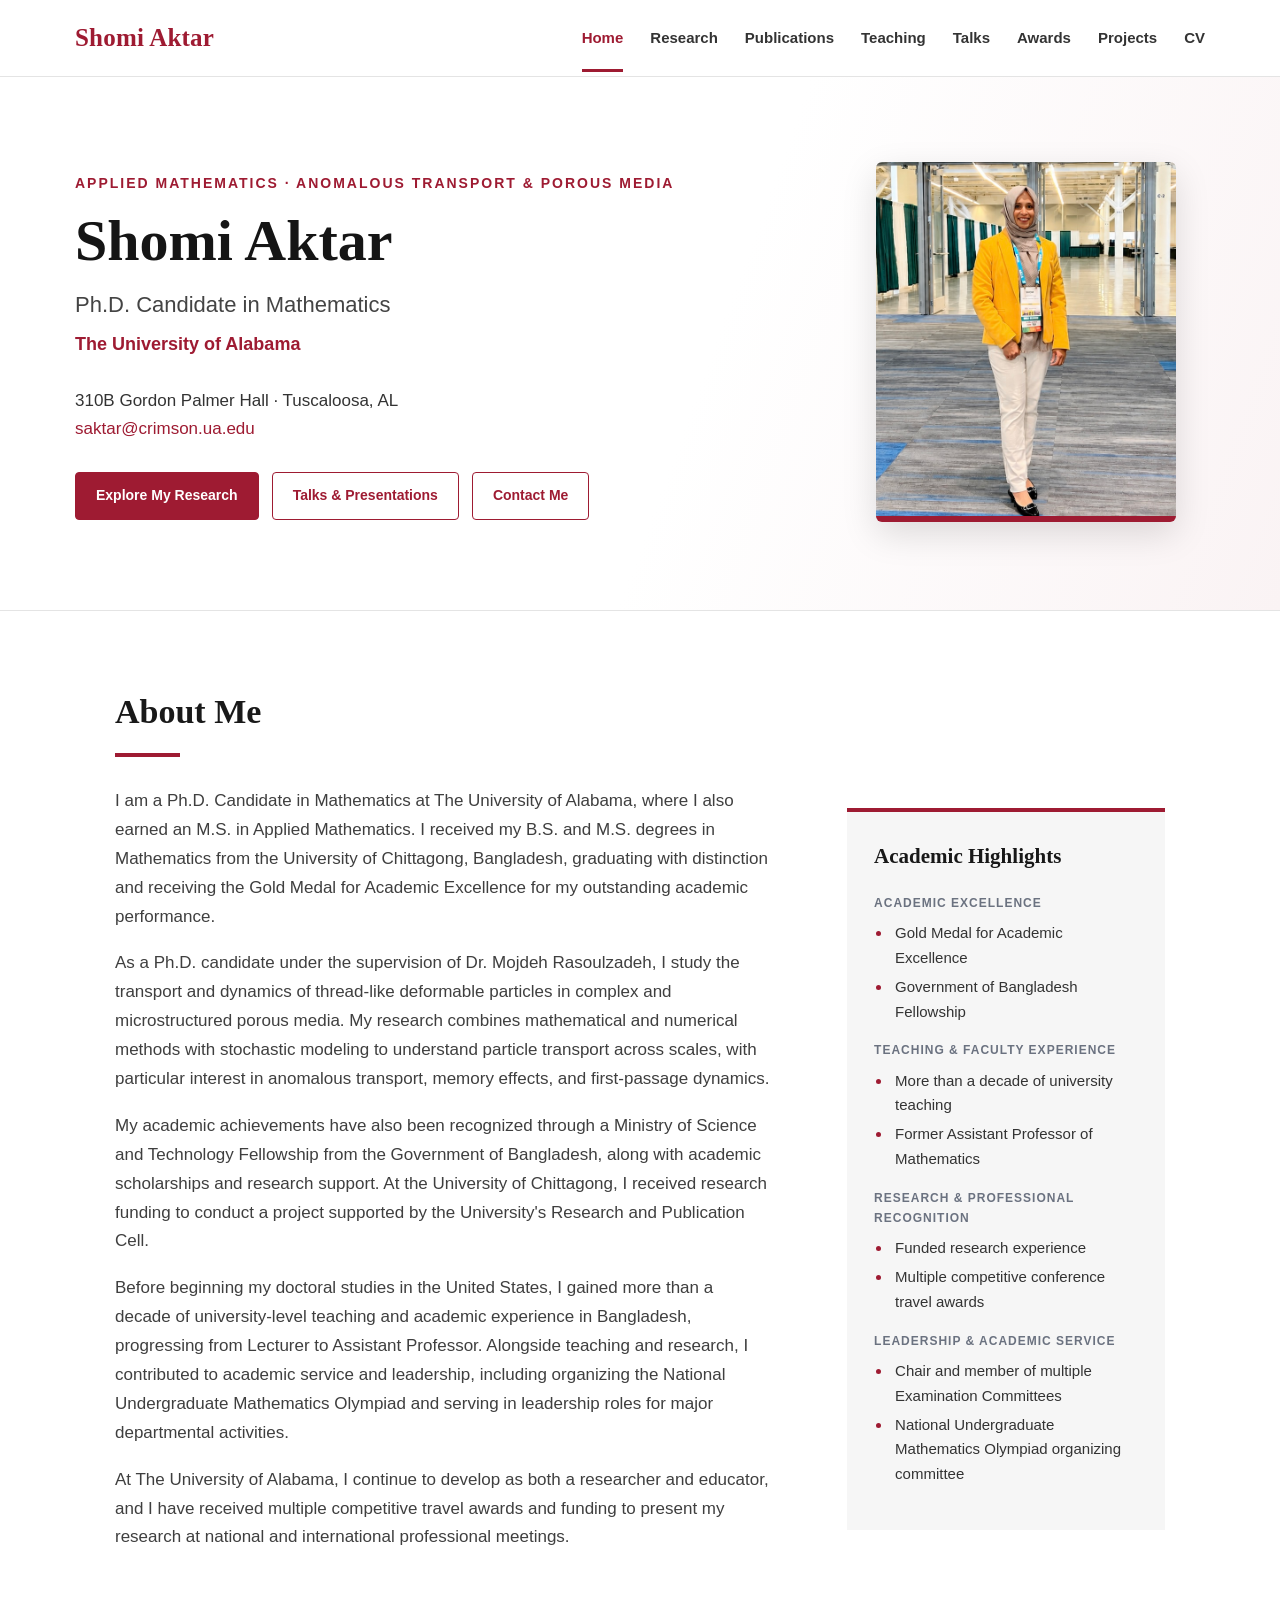
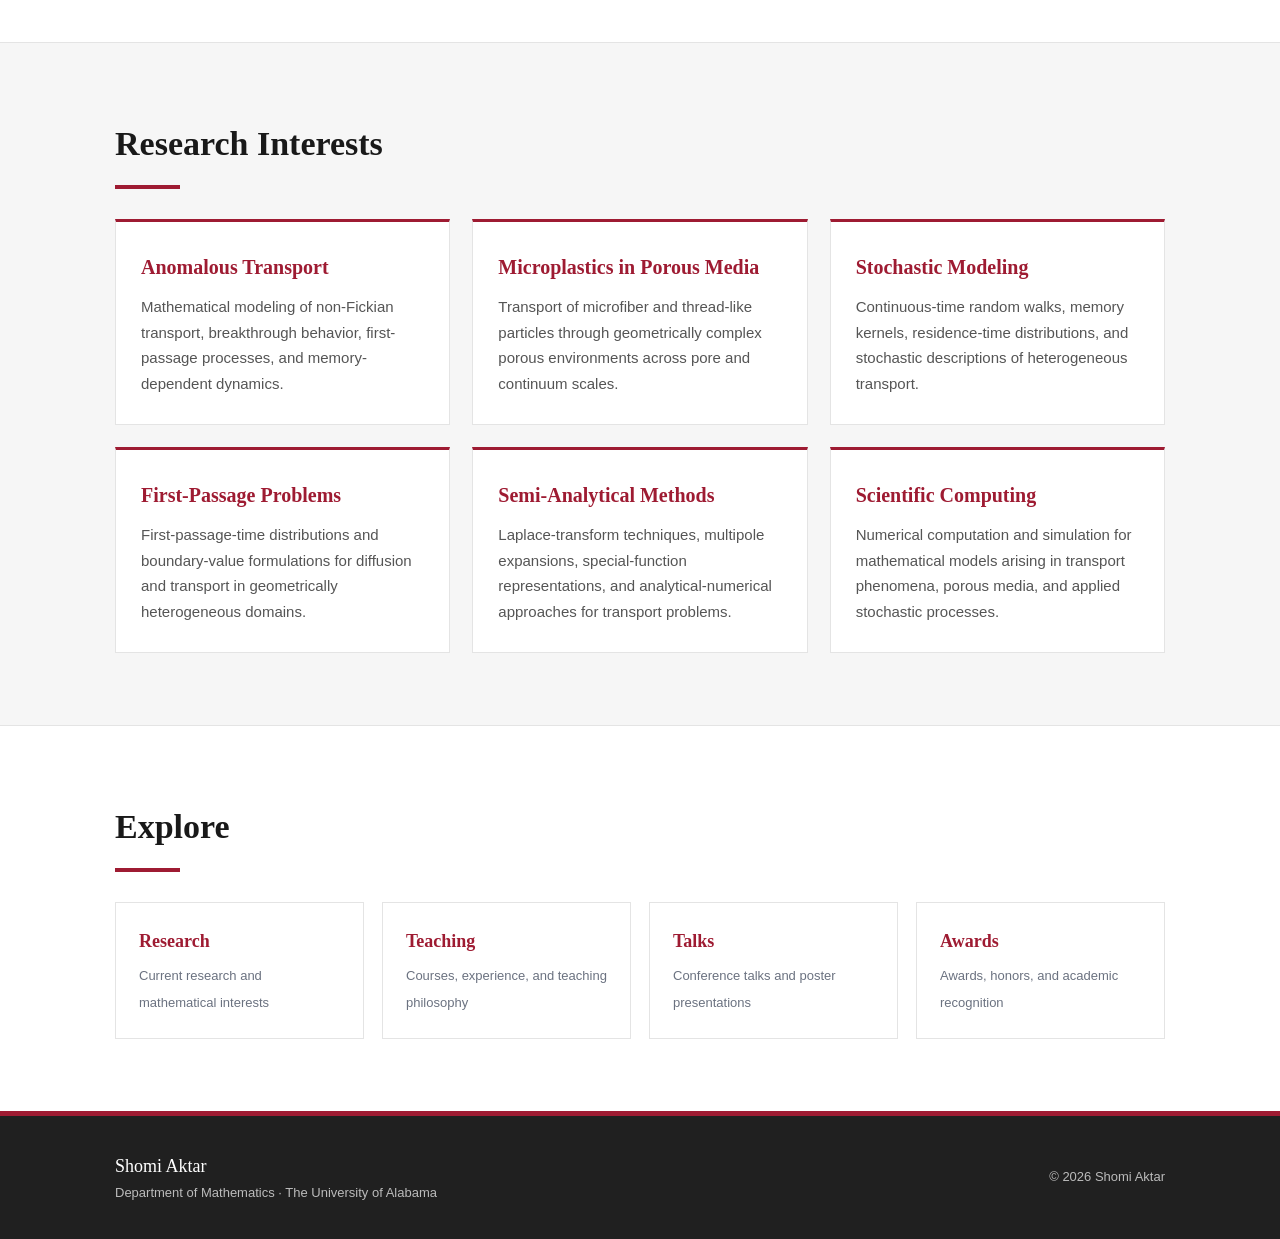
==== index.html @ e96b30da "Fix wording in academic achievements section" ====
<!DOCTYPE html>
<html lang="en">

<head>
  <meta charset="UTF-8">
  <meta name="viewport" content="width=device-width, initial-scale=1.0">

  <title>Shomi Aktar | Applied Mathematics</title>

  <meta name="description"
        content="Academic website of Shomi Aktar, Ph.D. Candidate in Mathematics at The University of Alabama. Research in applied mathematics, stochastic modeling, porous media transport, and scientific computing.">

  <style>

    /* =========================================================
       BASIC SETTINGS
       ========================================================= */

    :root {
      --crimson: #9E1B32;
      --dark-crimson: #7A1126;
      --light-crimson: #F8EEF0;
      --black: #181818;
      --dark-gray: #444444;
      --gray: #6B7280;
      --light-gray: #F6F6F6;
      --border: #E4E4E4;
      --white: #FFFFFF;
    }

    * {
      box-sizing: border-box;
      margin: 0;
      padding: 0;
    }

    html {
      scroll-behavior: smooth;
    }

    body {
      font-family:
        -apple-system,
        BlinkMacSystemFont,
        "Segoe UI",
        Roboto,
        Helvetica,
        Arial,
        sans-serif;

      color: var(--black);
      background: var(--white);
      line-height: 1.7;
    }

    a {
      color: var(--crimson);
      text-decoration: none;
    }

    a:hover {
      color: var(--dark-crimson);
    }


    /* =========================================================
       NAVIGATION
       ========================================================= */

    header {
      background: var(--white);
      border-bottom: 1px solid var(--border);
      position: sticky;
      top: 0;
      z-index: 1000;
    }

    .nav-container {
      max-width: 1180px;
      margin: auto;
      padding: 0 25px;

      display: flex;
      align-items: center;
      justify-content: space-between;

      min-height: 76px;
    }

    .site-name {
      font-family: Georgia, "Times New Roman", serif;
      font-size: 25px;
      font-weight: 700;
      color: var(--crimson);
      letter-spacing: 0.2px;
    }

    nav ul {
      display: flex;
      align-items: center;
      gap: 27px;
      list-style: none;
    }

    nav a {
      color: #333333;
      font-size: 15px;
      font-weight: 600;
      padding: 27px 0 23px;
      border-bottom: 3px solid transparent;
    }

    nav a:hover,
    nav a.active {
      color: var(--crimson);
      border-bottom-color: var(--crimson);
    }


    /* =========================================================
       HERO
       ========================================================= */

    .hero {
      background:
        linear-gradient(
          110deg,
          #ffffff 0%,
          #ffffff 55%,
          #faf3f4 100%
        );

      border-bottom: 1px solid var(--border);
    }

    .hero-container {
      max-width: 1180px;
      margin: auto;
      padding: 85px 25px 80px;

      display: grid;
      grid-template-columns: 1.45fr 0.75fr;
      gap: 80px;
      align-items: center;
    }

    .eyebrow {
      color: var(--crimson);
      font-size: 14px;
      font-weight: 700;
      text-transform: uppercase;
      letter-spacing: 2px;
      margin-bottom: 14px;
    }

    .hero h1 {
      font-family: Georgia, "Times New Roman", serif;
      font-size: 58px;
      line-height: 1.08;
      margin-bottom: 13px;
      color: #151515;
    }

    .hero h2 {
      font-size: 22px;
      font-weight: 500;
      color: var(--dark-gray);
      margin-bottom: 6px;
    }

    .university {
      color: var(--crimson);
      font-size: 18px;
      font-weight: 600;
      margin-bottom: 27px;
    }

    .research-line {
      font-family: Georgia, "Times New Roman", serif;
      font-size: 22px;
      line-height: 1.55;
      color: #333333;
      max-width: 730px;
      margin-bottom: 30px;
    }

    .hero-buttons {
      display: flex;
      gap: 13px;
      flex-wrap: wrap;
    }

    .button {
      display: inline-block;
      padding: 11px 20px;
      border-radius: 4px;
      font-size: 14px;
      font-weight: 650;
      transition: 0.2s;
    }

    .button-primary {
      background: var(--crimson);
      color: var(--white);
      border: 1px solid var(--crimson);
    }

    .button-primary:hover {
      background: var(--dark-crimson);
      border-color: var(--dark-crimson);
      color: var(--white);
    }

    .button-secondary {
      background: var(--white);
      color: var(--crimson);
      border: 1px solid var(--crimson);
    }

    .button-secondary:hover {
      background: var(--light-crimson);
      color: var(--dark-crimson);
    }


    /* =========================================================
       PROFILE PHOTO
       ========================================================= */

    .photo-area {
      text-align: center;
    }

    .profile-photo {
      width: 300px;
      height: 360px;
      object-fit: cover;
      object-position: center;
      border-radius: 6px;
      box-shadow: 0 12px 35px rgba(0, 0, 0, 0.13);
      border-bottom: 6px solid var(--crimson);
      background: #eeeeee;
    }


    /* =========================================================
       MAIN CONTENT
       ========================================================= */

    .container {
      max-width: 1100px;
      margin: auto;
      padding: 72px 25px;
    }

    .section-title {
      font-family: Georgia, "Times New Roman", serif;
      font-size: 34px;
      margin-bottom: 12px;
      color: #191919;
    }

    .title-line {
      width: 65px;
      height: 4px;
      background: var(--crimson);
      margin-bottom: 30px;
    }

    .about-grid {
      display: grid;
      grid-template-columns: 1.55fr 0.75fr;
      gap: 75px;
    }

    .about-text p {
  font-size: 17px;
  color: #3f3f3f;
  margin-bottom: 18px;
  line-height: 1.7;
  word-break: normal;
  overflow-wrap: normal;
  hyphens: none;
}

    /* =========================================================
       CURRENT POSITION BOX
       ========================================================= */

    .info-box {
      background: var(--light-gray);
      border-top: 4px solid var(--crimson);
      padding: 27px;
      align-self: start;
    }

    .info-box h3 {
      font-family: Georgia, "Times New Roman", serif;
      font-size: 21px;
      margin-bottom: 18px;
    }

    .info-item {
      margin-bottom: 16px;
    }

    .info-label {
      display: block;
      font-size: 12px;
      color: var(--gray);
      font-weight: 700;
      text-transform: uppercase;
      letter-spacing: 1px;
    }

    .info-value {
      font-size: 15px;
      color: #333333;
    }


    /* =========================================================
       RESEARCH AREAS
       ========================================================= */

    .research-section {
      background: var(--light-gray);
      border-top: 1px solid var(--border);
      border-bottom: 1px solid var(--border);
    }

    .research-grid {
      display: grid;
      grid-template-columns: repeat(3, 1fr);
      gap: 22px;
      margin-top: 15px;
    }

    .research-card {
      background: var(--white);
      padding: 28px 25px;
      border: 1px solid var(--border);
      border-top: 3px solid var(--crimson);
      min-height: 170px;
      transition: 0.2s;
    }

    .research-card:hover {
      transform: translateY(-3px);
      box-shadow: 0 8px 25px rgba(0,0,0,0.07);
    }

    .research-card h3 {
      color: var(--crimson);
      font-family: Georgia, "Times New Roman", serif;
      font-size: 20px;
      margin-bottom: 10px;
    }

    .research-card p {
      color: #555555;
      font-size: 15px;
    }


    /* =========================================================
       QUICK LINKS
       ========================================================= */

    .quick-links {
      display: grid;
      grid-template-columns: repeat(4, 1fr);
      gap: 18px;
      margin-top: 30px;
    }

    .quick-link {
      display: block;
      border: 1px solid var(--border);
      padding: 23px;
      color: #222222;
      transition: 0.2s;
    }

    .quick-link:hover {
      border-color: var(--crimson);
      background: var(--light-crimson);
    }

    .quick-link strong {
      display: block;
      color: var(--crimson);
      font-family: Georgia, "Times New Roman", serif;
      font-size: 18px;
      margin-bottom: 4px;
    }

    .quick-link span {
      font-size: 13px;
      color: var(--gray);
    }


    /* =========================================================
       FOOTER
       ========================================================= */

    footer {
      background: #202020;
      color: #dddddd;
      border-top: 5px solid var(--crimson);
    }

    .footer-container {
      max-width: 1100px;
      margin: auto;
      padding: 35px 25px;

      display: flex;
      justify-content: space-between;
      align-items: center;
      gap: 30px;
    }

    .footer-name {
      font-family: Georgia, "Times New Roman", serif;
      font-size: 18px;
      color: var(--white);
    }

    .footer-text {
      font-size: 13px;
      color: #bbbbbb;
    }


    /* =========================================================
       MOBILE
       ========================================================= */

    @media (max-width: 900px) {

      .nav-container {
        flex-direction: column;
        padding-top: 17px;
      }

      nav ul {
        gap: 15px;
        flex-wrap: wrap;
        justify-content: center;
      }

      nav a {
        padding: 12px 0;
      }

      .hero-container {
        grid-template-columns: 1fr;
        text-align: center;
        gap: 45px;
      }

      .hero h1 {
        font-size: 45px;
      }

      .research-line {
        margin-left: auto;
        margin-right: auto;
      }

      .hero-buttons {
        justify-content: center;
      }

      .about-grid {
        grid-template-columns: 1fr;
      }

      .research-grid {
        grid-template-columns: 1fr;
      }

      .quick-links {
        grid-template-columns: 1fr 1fr;
      }
    }

    @media (max-width: 560px) {

      .hero h1 {
        font-size: 38px;
      }

      .profile-photo {
        width: 250px;
        height: 310px;
      }

      .quick-links {
        grid-template-columns: 1fr;
      }

      .footer-container {
        flex-direction: column;
        text-align: center;
      }
    }
.highlight-list {
  margin: 8px 0 0 18px;
  padding: 0;
  font-size: 15px;
  line-height: 1.65;
  color: #333333;
}

.highlight-list li {
  margin-bottom: 4px;
  padding-left: 3px;
}

.highlight-list li::marker {
  color: #9E1B32;
}
    
  </style>
</head>


<body>


<!-- =========================================================
     NAVIGATION
     ========================================================= -->

<header>

  <div class="nav-container">

    <a class="site-name" href="/">Shomi Aktar</a>

    <nav>
      <ul>
        <li><a class="active" href="/">Home</a></li>
        <li><a href="/research/">Research</a></li>
        <li><a href="/publications/">Publications</a></li>
        <li><a href="/teaching/">Teaching</a></li>
        <li><a href="/talks/">Talks</a></li>
        <li><a href="/awards/">Awards</a></li>
        <li><a href="/projects/">Projects</a></li>
        <li><a href="/cv/">CV</a></li>
      </ul>
    </nav>

  </div>

</header>


<!-- =========================================================
     HERO
     ========================================================= -->

<section class="hero">

  <div class="hero-container">

    <div>

      <div class="eyebrow">
  APPLIED MATHEMATICS · ANOMALOUS TRANSPORT &amp; POROUS MEDIA
</div>

<h1>Shomi Aktar</h1>

<h2>Ph.D. Candidate in Mathematics</h2>

<div class="university">
  The University of Alabama
</div>

<div style="font-family: Arial, Helvetica, sans-serif;
            font-size: 17px;
            line-height: 1.7;
            color: #333333;
            margin-top: 24px;
            margin-bottom: 28px;">

  310B Gordon Palmer Hall · Tuscaloosa, AL<br>

  <a href="mailto:saktar@crimson.ua.edu"
     style="color: #9E1B32; text-decoration: none;">
    saktar@crimson.ua.edu
  </a>

</div>
      
      <div class="hero-buttons">

        <a class="button button-primary"
           href="/research/">
          Explore My Research
        </a>

        <a class="button button-secondary"
           href="/talks/">
          Talks & Presentations
        </a>

        <a class="button button-secondary"
           href="mailto:saktar@crimson.ua.edu">
          Contact Me
        </a>

      </div>

    </div>


    <div class="photo-area">

      <!--
      Upload your professional photograph to the assets folder
      and name it:

      shomi-profile.jpg
      -->

      <img
        src="assets/shomi-profile.jpg"
        alt="Shomi Aktar"
        class="profile-photo">

    </div>

  </div>

</section>


<!-- =========================================================
     ABOUT
     ========================================================= -->

<section>

  <div class="container">

    <div class="about-grid">

      <div class="about-text">

        <h2 class="section-title">About Me</h2>
        <div class="title-line"></div>

        <p>
I am a Ph.D. Candidate in Mathematics at The University of Alabama,
where I also earned an M.S. in Applied Mathematics. I received my B.S. and M.S.
degrees in Mathematics from the University of Chittagong, Bangladesh,
graduating with distinction and receiving the Gold Medal for Academic
Excellence for my outstanding academic performance.
</p>

<p>
As a Ph.D. candidate under the supervision of Dr. Mojdeh Rasoulzadeh,
I study the transport and dynamics of thread-like deformable particles in
complex and microstructured porous media. My research combines mathematical
and numerical methods with stochastic modeling to understand particle transport
across scales, with particular interest in anomalous transport, memory effects,
and first-passage dynamics.
</p>

<p>
My academic achievements have also been recognized through a
Ministry of Science and Technology Fellowship from the Government
of Bangladesh, along with academic scholarships and research support. At the
University of Chittagong, I received research funding to conduct
a project supported by the University's Research and Publication Cell.
</p>

<p>
Before beginning my doctoral studies in the United States, I gained more than a
decade of university-level teaching and academic experience in Bangladesh,
progressing from Lecturer to Assistant Professor. Alongside teaching
and research, I contributed to academic service and leadership, including organizing
the National Undergraduate Mathematics Olympiad and serving in leadership roles
for major departmental activities.
</p>

<p>
At The University of Alabama, I continue to develop as both a researcher and
educator, and I have received multiple competitive travel awards and funding to
present my research at national and international professional meetings.
</p>
      </div>


      <aside class="info-box" style="margin-top: 125px;">

  <h3>Academic Highlights</h3>

  <div class="info-item">
    <span class="info-label">Academic Excellence</span>
    <ul class="highlight-list">
      <li>Gold Medal for Academic Excellence</li>
      <li>Government of Bangladesh Fellowship</li>
    </ul>
  </div>

  <div class="info-item">
    <span class="info-label">Teaching &amp; Faculty Experience</span>
    <ul class="highlight-list">
      <li>More than a decade of university teaching</li>
      <li>Former Assistant Professor of Mathematics</li>
    </ul>
  </div>

  <div class="info-item">
    <span class="info-label">Research &amp; Professional Recognition</span>
    <ul class="highlight-list">
      <li>Funded research experience</li>
      <li>Multiple competitive conference travel awards</li>
    </ul>
  </div>

  <div class="info-item">
    <span class="info-label">Leadership &amp; Academic Service</span>
    <ul class="highlight-list">
      <li>Chair and member of multiple Examination Committees</li>
      <li>National Undergraduate Mathematics Olympiad organizing committee</li>
    </ul>
  </div>

</aside>
      
    </div>

  </div>

</section>


<!-- =========================================================
     RESEARCH AREAS
     ========================================================= -->

<section class="research-section">

  <div class="container">

    <h2 class="section-title">Research Interests</h2>
    <div class="title-line"></div>

    <div class="research-grid">


      <div class="research-card">

        <h3>Anomalous Transport</h3>

        <p>
          Mathematical modeling of non-Fickian transport,
          breakthrough behavior, first-passage processes,
          and memory-dependent dynamics.
        </p>

      </div>


      <div class="research-card">

        <h3>Microplastics in Porous Media</h3>

        <p>
          Transport of microfiber and thread-like particles
          through geometrically complex porous environments
          across pore and continuum scales.
        </p>

      </div>


      <div class="research-card">

        <h3>Stochastic Modeling</h3>

        <p>
          Continuous-time random walks, memory kernels,
          residence-time distributions, and stochastic
          descriptions of heterogeneous transport.
        </p>

      </div>


      <div class="research-card">

        <h3>First-Passage Problems</h3>

        <p>
          First-passage-time distributions and boundary-value
          formulations for diffusion and transport in
          geometrically heterogeneous domains.
        </p>

      </div>


      <div class="research-card">

        <h3>Semi-Analytical Methods</h3>

        <p>
          Laplace-transform techniques, multipole expansions,
          special-function representations, and analytical-numerical
          approaches for transport problems.
        </p>

      </div>


      <div class="research-card">

        <h3>Scientific Computing</h3>

        <p>
          Numerical computation and simulation for mathematical
          models arising in transport phenomena, porous media,
          and applied stochastic processes.
        </p>

      </div>


    </div>

  </div>

</section>


<!-- =========================================================
     EXPLORE
     ========================================================= -->

<section>

  <div class="container">

    <h2 class="section-title">Explore</h2>
    <div class="title-line"></div>

    <div class="quick-links">

      <a href="/research/" class="quick-link">
        <strong>Research</strong>
        <span>Current research and mathematical interests</span>
      </a>

      <a href="/teaching/" class="quick-link">
        <strong>Teaching</strong>
        <span>Courses, experience, and teaching philosophy</span>
      </a>

      <a href="/talks/" class="quick-link">
        <strong>Talks</strong>
        <span>Conference talks and poster presentations</span>
      </a>

      <a href="/awards/" class="quick-link">
        <strong>Awards</strong>
        <span>Awards, honors, and academic recognition</span>
      </a>

    </div>

  </div>

</section>


<!-- =========================================================
     FOOTER
     ========================================================= -->

<footer>

  <div class="footer-container">

    <div>

      <div class="footer-name">
        Shomi Aktar
      </div>

      <div class="footer-text">
        Department of Mathematics · The University of Alabama
      </div>

    </div>


    <div class="footer-text">

      © 2026 Shomi Aktar

    </div>

  </div>

</footer>


</body>
</html>
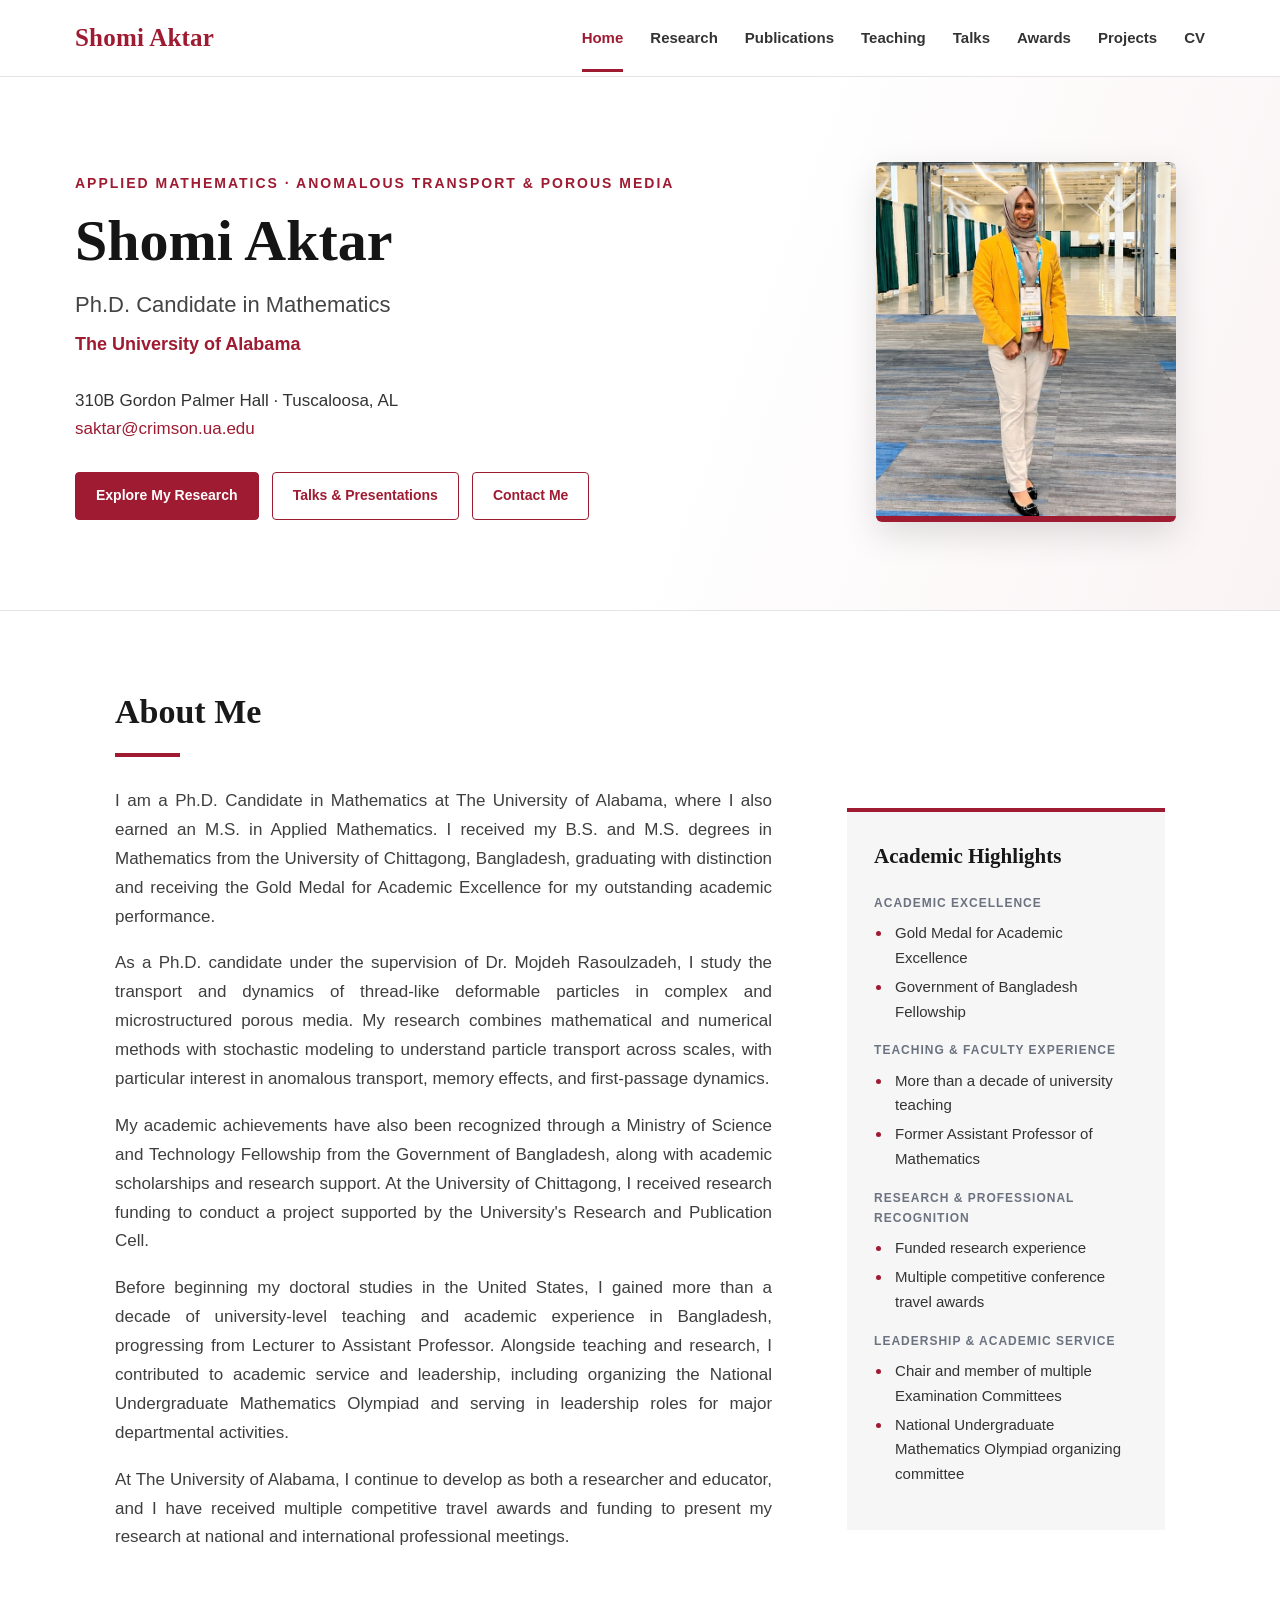
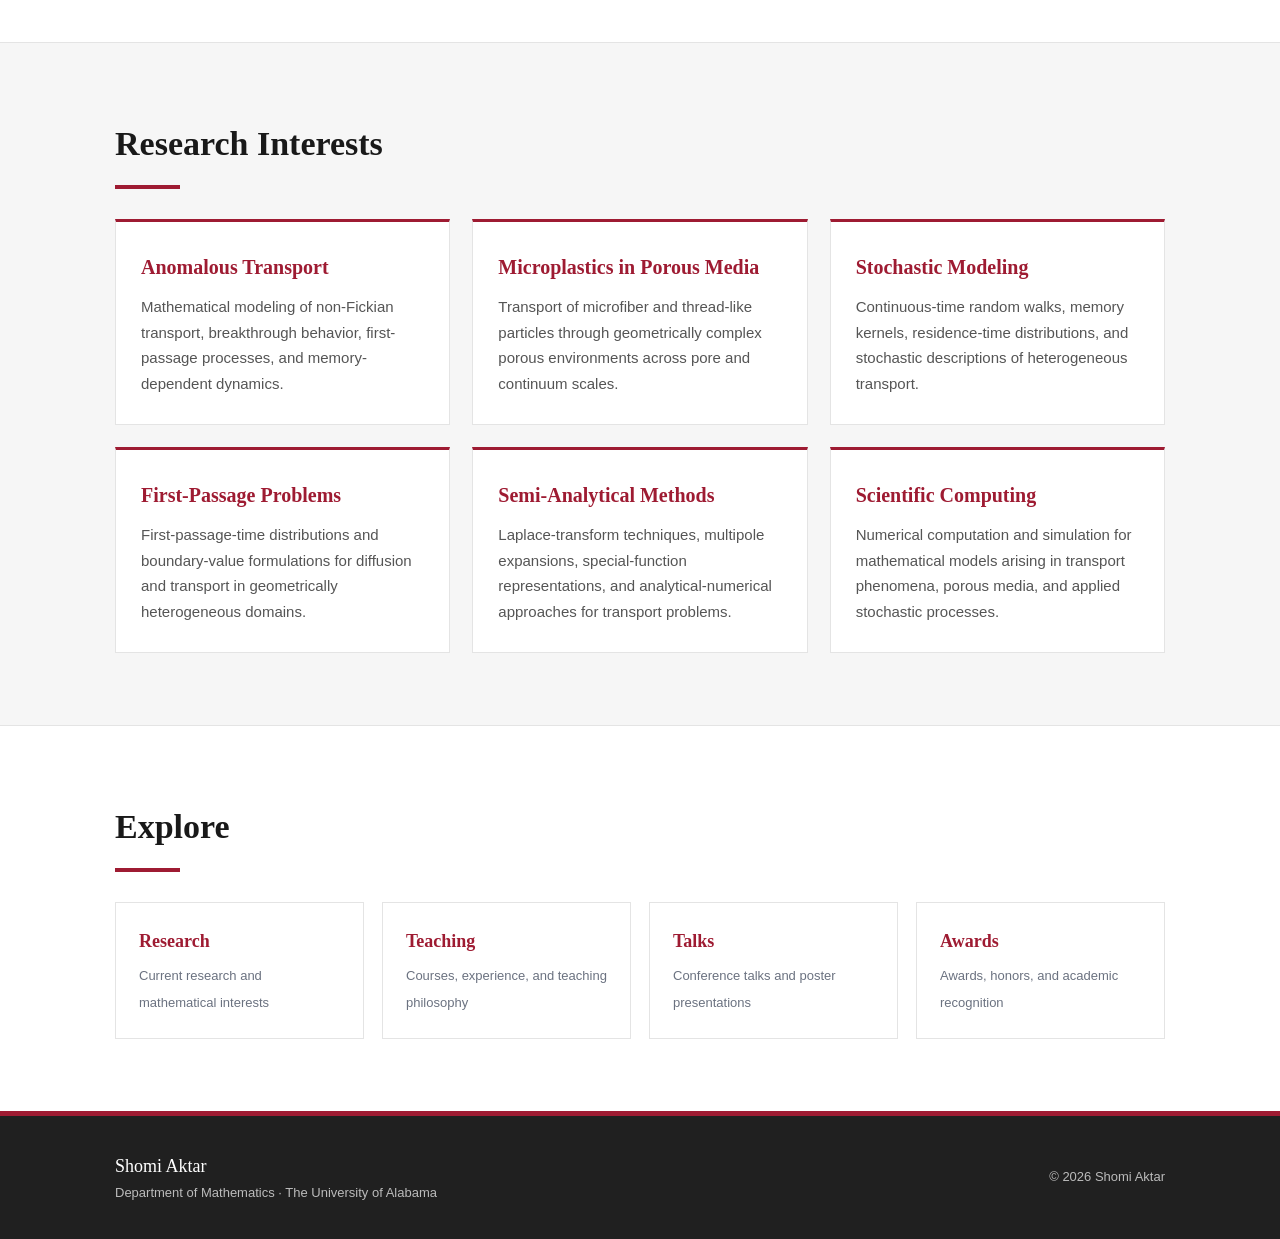
==== commit 0de96c38: "Enhance styling for about text in index.html Added text alignment and hyphenation styles to about te" ====
--- a/index.html
+++ b/index.html
@@ -273,14 +273,17 @@
       gap: 75px;
     }
 
-    .about-text p {
+ .about-text p {
   font-size: 17px;
   color: #3f3f3f;
   margin-bottom: 18px;
   line-height: 1.7;
+  text-align: justify;
+  text-justify: inter-word;
+  hyphens: none;
+  -webkit-hyphens: none;
   word-break: normal;
   overflow-wrap: normal;
-  hyphens: none;
 }
 
     /* =========================================================
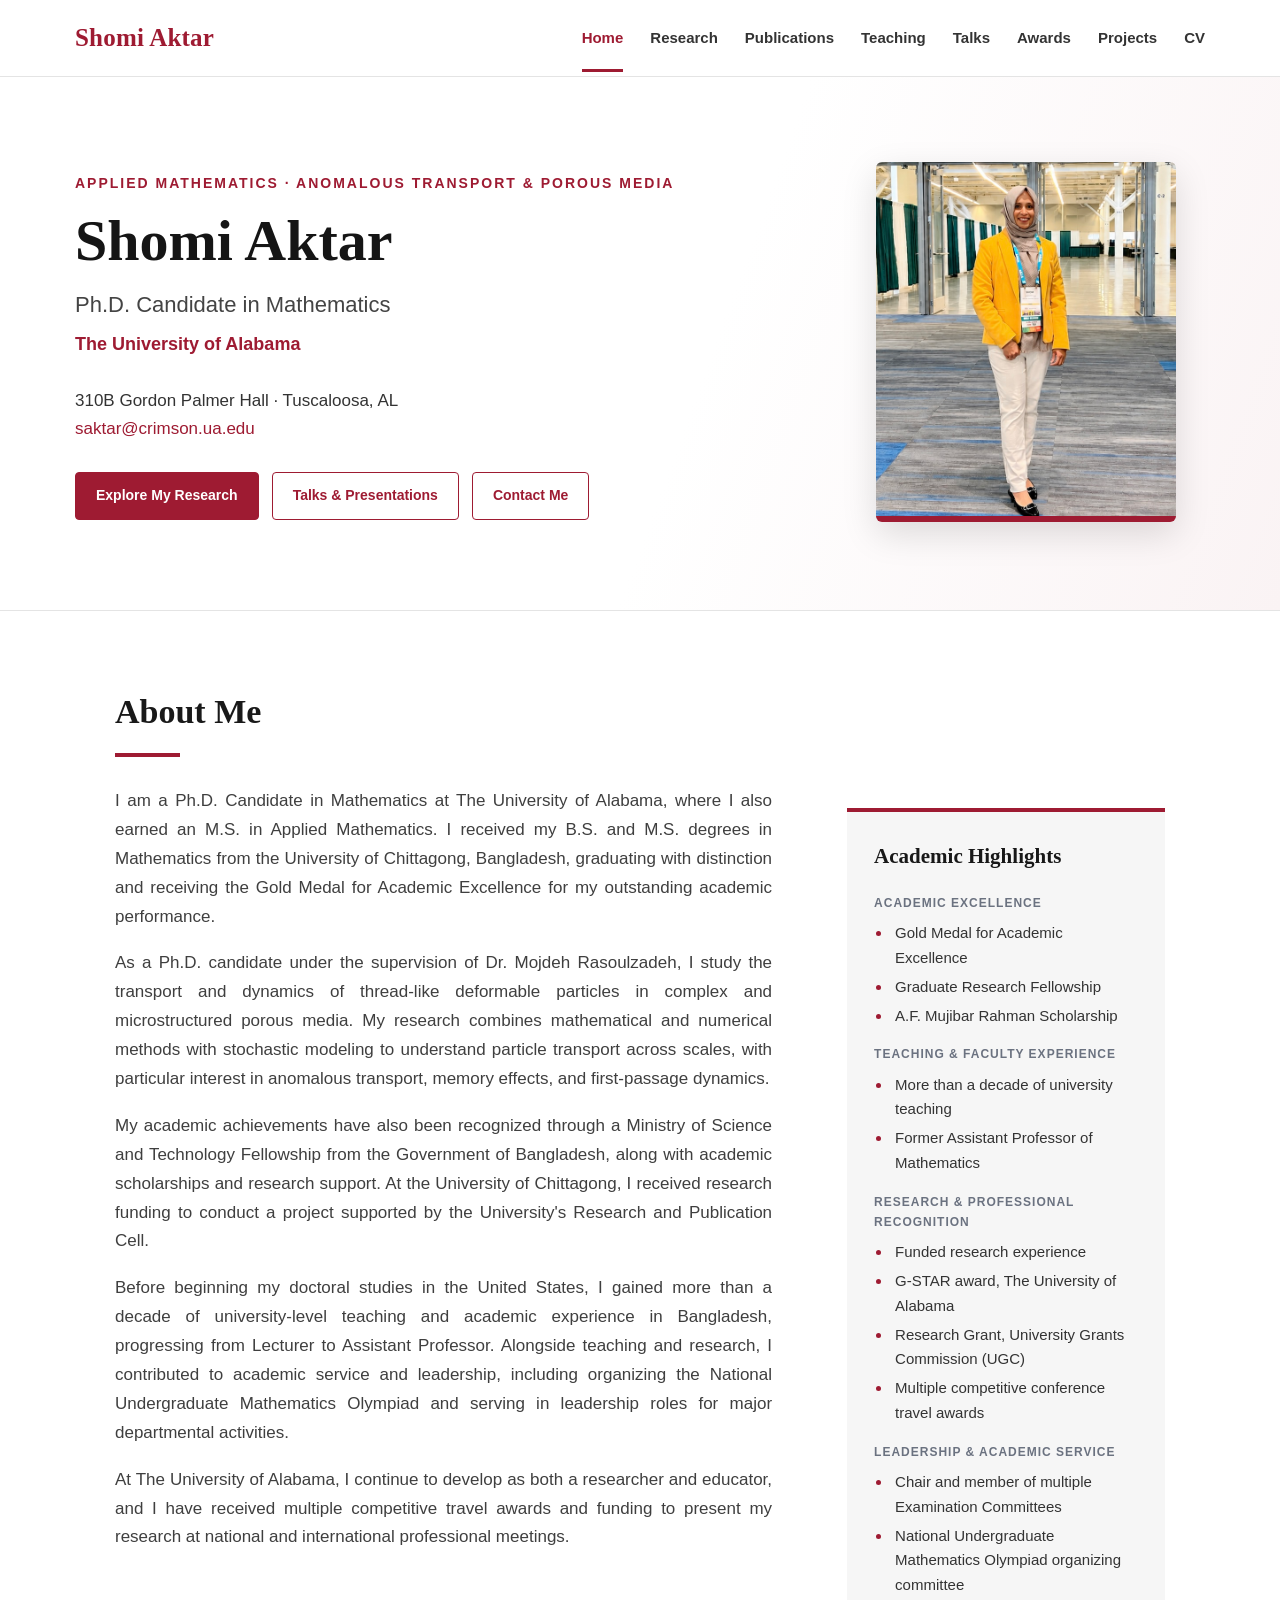
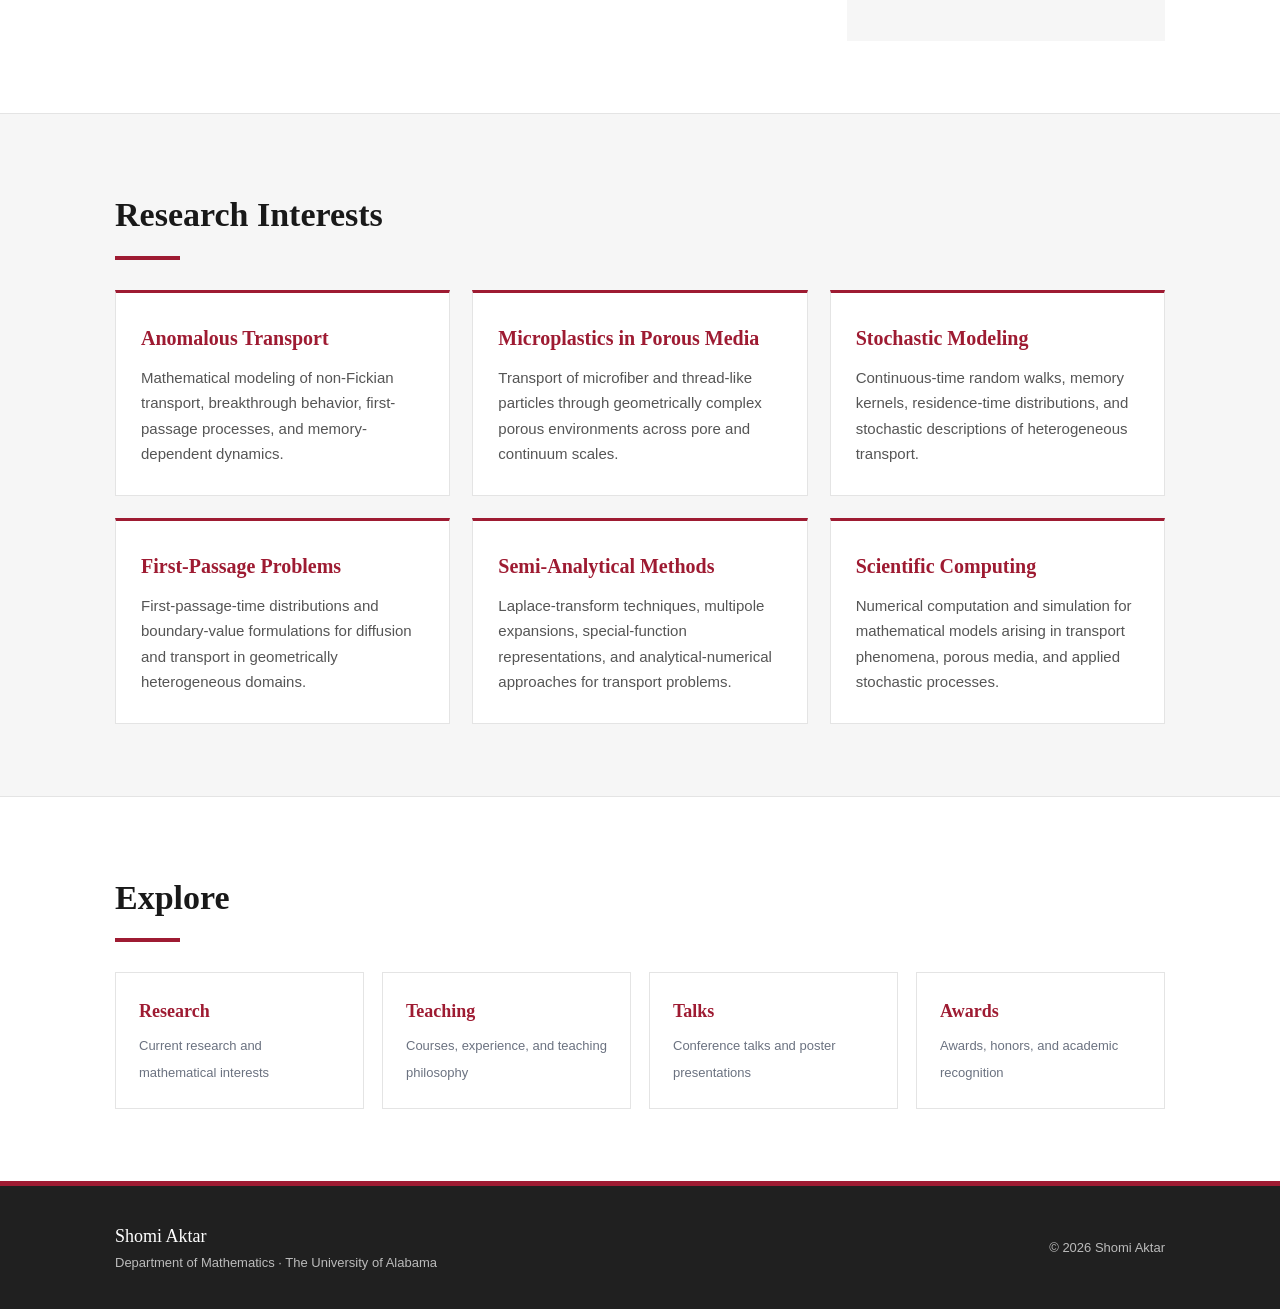
==== commit 62c6e763: "Update academic and research recognition items" ====
--- a/index.html
+++ b/index.html
@@ -708,7 +708,8 @@
     <span class="info-label">Academic Excellence</span>
     <ul class="highlight-list">
       <li>Gold Medal for Academic Excellence</li>
-      <li>Government of Bangladesh Fellowship</li>
+      <li>Graduate Research Fellowship</li>
+      <li>A.F. Mujibar Rahman Scholarship</li>
     </ul>
   </div>
 
@@ -724,6 +725,8 @@
     <span class="info-label">Research &amp; Professional Recognition</span>
     <ul class="highlight-list">
       <li>Funded research experience</li>
+      <li>G-STAR award, The University of Alabama</li>
+      <li>Research Grant, University Grants Commission (UGC)</li>
       <li>Multiple competitive conference travel awards</li>
     </ul>
   </div>
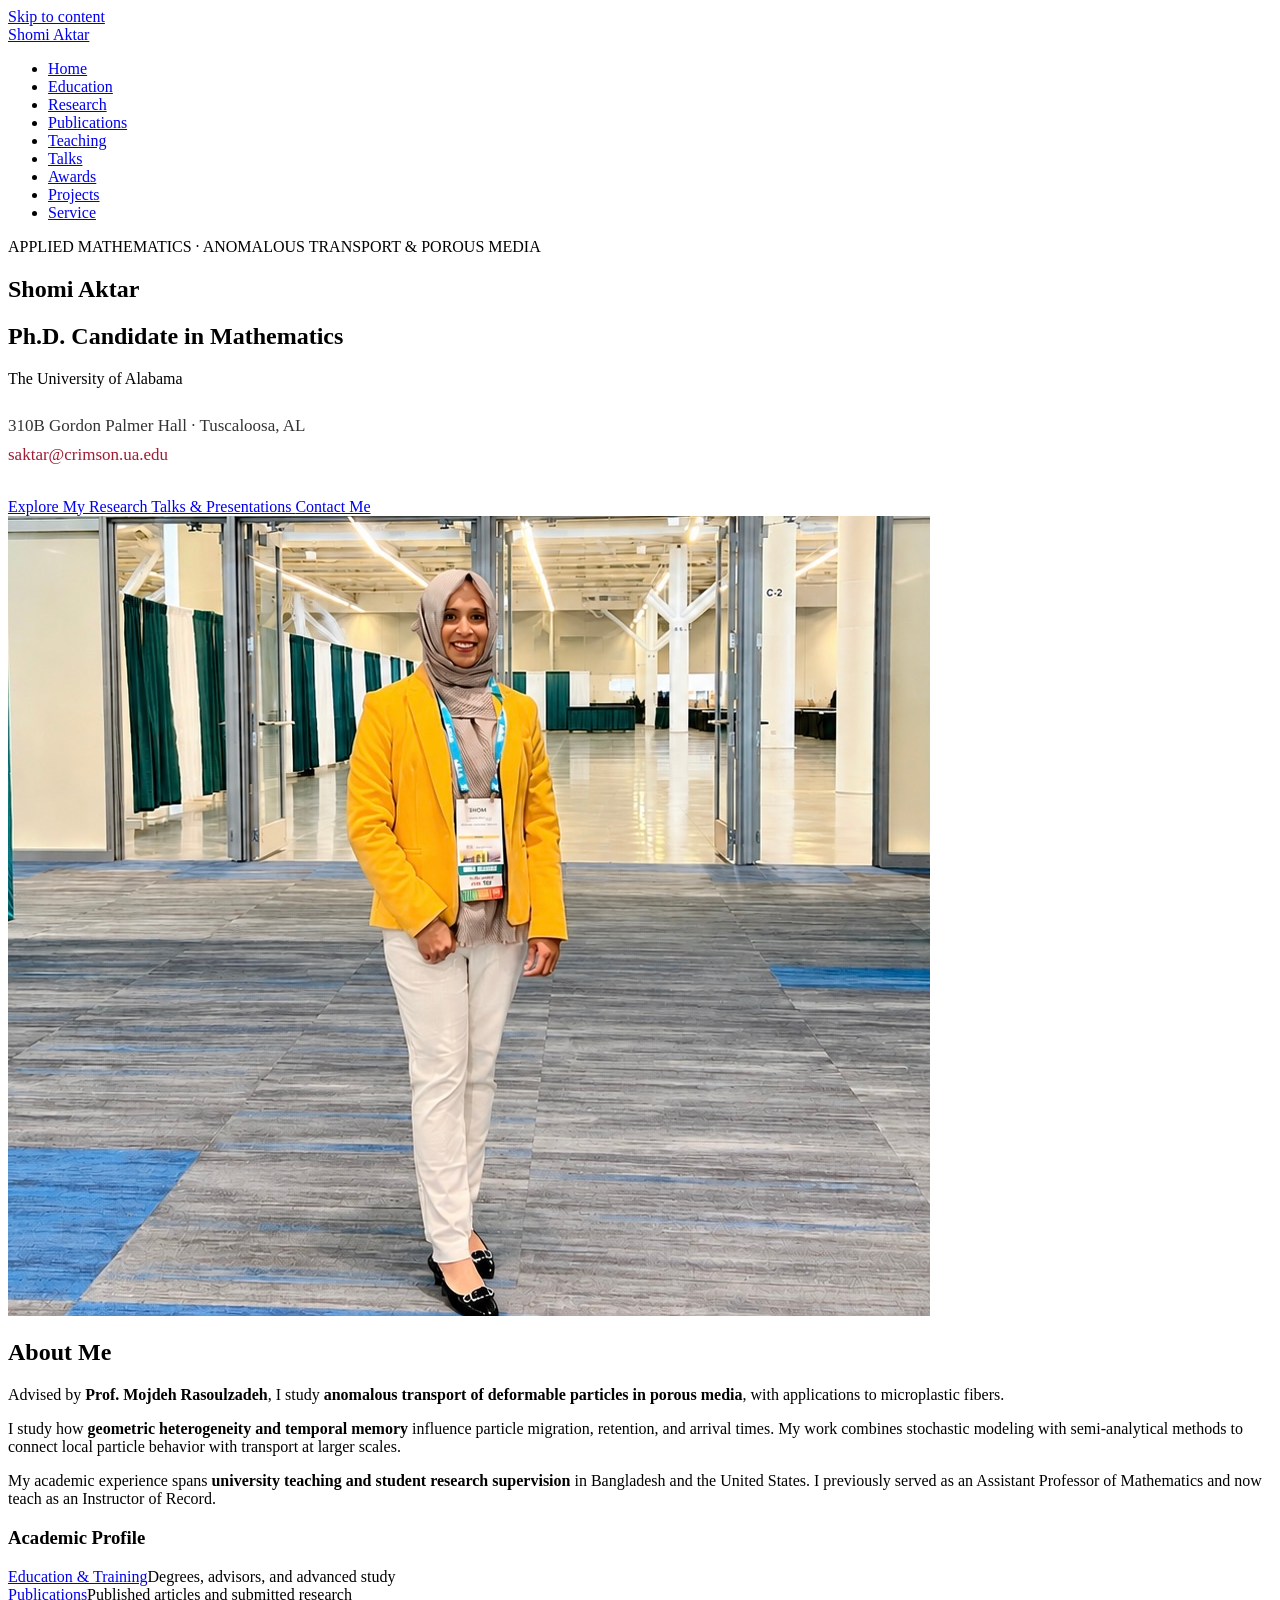
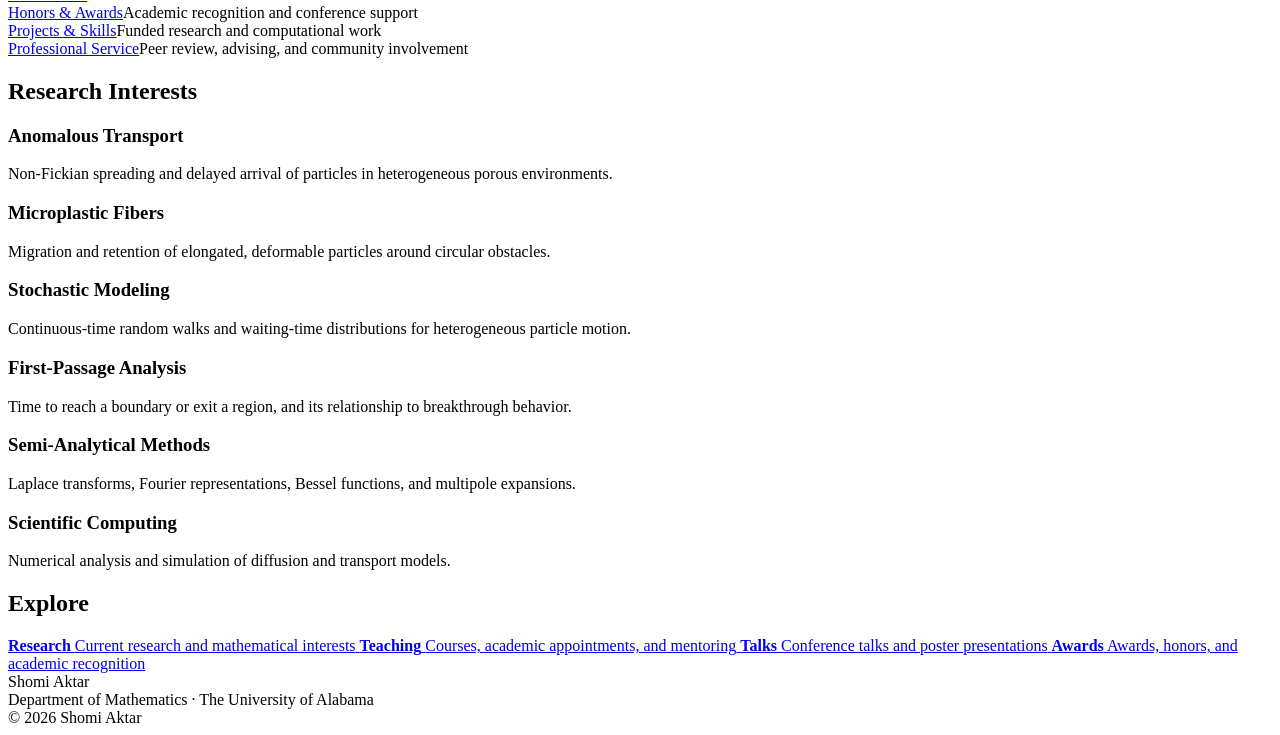
==== commit 300e4e46: "Refine academic homepage and navigation" ====
--- a/index.html
+++ b/index.html
@@ -10,533 +10,15 @@
   <meta name="description"
         content="Academic website of Shomi Aktar, Ph.D. Candidate in Mathematics at The University of Alabama. Research in applied mathematics, stochastic modeling, porous media transport, and scientific computing.">
 
-  <style>
-
-    /* =========================================================
-       BASIC SETTINGS
-       ========================================================= */
-
-    :root {
-      --crimson: #9E1B32;
-      --dark-crimson: #7A1126;
-      --light-crimson: #F8EEF0;
-      --black: #181818;
-      --dark-gray: #444444;
-      --gray: #6B7280;
-      --light-gray: #F6F6F6;
-      --border: #E4E4E4;
-      --white: #FFFFFF;
-    }
-
-    * {
-      box-sizing: border-box;
-      margin: 0;
-      padding: 0;
-    }
-
-    html {
-      scroll-behavior: smooth;
-    }
-
-    body {
-      font-family:
-        -apple-system,
-        BlinkMacSystemFont,
-        "Segoe UI",
-        Roboto,
-        Helvetica,
-        Arial,
-        sans-serif;
-
-      color: var(--black);
-      background: var(--white);
-      line-height: 1.7;
-    }
-
-    a {
-      color: var(--crimson);
-      text-decoration: none;
-    }
-
-    a:hover {
-      color: var(--dark-crimson);
-    }
-
-
-    /* =========================================================
-       NAVIGATION
-       ========================================================= */
-
-    header {
-      background: var(--white);
-      border-bottom: 1px solid var(--border);
-      position: sticky;
-      top: 0;
-      z-index: 1000;
-    }
-
-    .nav-container {
-      max-width: 1180px;
-      margin: auto;
-      padding: 0 25px;
-
-      display: flex;
-      align-items: center;
-      justify-content: space-between;
-
-      min-height: 76px;
-    }
-
-    .site-name {
-      font-family: Georgia, "Times New Roman", serif;
-      font-size: 25px;
-      font-weight: 700;
-      color: var(--crimson);
-      letter-spacing: 0.2px;
-    }
-
-    nav ul {
-      display: flex;
-      align-items: center;
-      gap: 27px;
-      list-style: none;
-    }
-
-    nav a {
-      color: #333333;
-      font-size: 15px;
-      font-weight: 600;
-      padding: 27px 0 23px;
-      border-bottom: 3px solid transparent;
-    }
-
-    nav a:hover,
-    nav a.active {
-      color: var(--crimson);
-      border-bottom-color: var(--crimson);
-    }
-
-
-    /* =========================================================
-       HERO
-       ========================================================= */
-
-    .hero {
-      background:
-        linear-gradient(
-          110deg,
-          #ffffff 0%,
-          #ffffff 55%,
-          #faf3f4 100%
-        );
-
-      border-bottom: 1px solid var(--border);
-    }
-
-    .hero-container {
-      max-width: 1180px;
-      margin: auto;
-      padding: 85px 25px 80px;
-
-      display: grid;
-      grid-template-columns: 1.45fr 0.75fr;
-      gap: 80px;
-      align-items: center;
-    }
-
-    .eyebrow {
-      color: var(--crimson);
-      font-size: 14px;
-      font-weight: 700;
-      text-transform: uppercase;
-      letter-spacing: 2px;
-      margin-bottom: 14px;
-    }
-
-    .hero h1 {
-      font-family: Georgia, "Times New Roman", serif;
-      font-size: 58px;
-      line-height: 1.08;
-      margin-bottom: 13px;
-      color: #151515;
-    }
-
-    .hero h2 {
-      font-size: 22px;
-      font-weight: 500;
-      color: var(--dark-gray);
-      margin-bottom: 6px;
-    }
-
-    .university {
-      color: var(--crimson);
-      font-size: 18px;
-      font-weight: 600;
-      margin-bottom: 27px;
-    }
-
-    .research-line {
-      font-family: Georgia, "Times New Roman", serif;
-      font-size: 22px;
-      line-height: 1.55;
-      color: #333333;
-      max-width: 730px;
-      margin-bottom: 30px;
-    }
-
-    .hero-buttons {
-      display: flex;
-      gap: 13px;
-      flex-wrap: wrap;
-    }
-
-    .button {
-      display: inline-block;
-      padding: 11px 20px;
-      border-radius: 4px;
-      font-size: 14px;
-      font-weight: 650;
-      transition: 0.2s;
-    }
-
-    .button-primary {
-      background: var(--crimson);
-      color: var(--white);
-      border: 1px solid var(--crimson);
-    }
-
-    .button-primary:hover {
-      background: var(--dark-crimson);
-      border-color: var(--dark-crimson);
-      color: var(--white);
-    }
-
-    .button-secondary {
-      background: var(--white);
-      color: var(--crimson);
-      border: 1px solid var(--crimson);
-    }
-
-    .button-secondary:hover {
-      background: var(--light-crimson);
-      color: var(--dark-crimson);
-    }
-
-
-    /* =========================================================
-       PROFILE PHOTO
-       ========================================================= */
-
-    .photo-area {
-      text-align: center;
-    }
-
-    .profile-photo {
-      width: 300px;
-      height: 360px;
-      object-fit: cover;
-      object-position: center;
-      border-radius: 6px;
-      box-shadow: 0 12px 35px rgba(0, 0, 0, 0.13);
-      border-bottom: 6px solid var(--crimson);
-      background: #eeeeee;
-    }
-
-
-    /* =========================================================
-       MAIN CONTENT
-       ========================================================= */
-
-    .container {
-      max-width: 1100px;
-      margin: auto;
-      padding: 72px 25px;
-    }
-
-    .section-title {
-      font-family: Georgia, "Times New Roman", serif;
-      font-size: 34px;
-      margin-bottom: 12px;
-      color: #191919;
-    }
-
-    .title-line {
-      width: 65px;
-      height: 4px;
-      background: var(--crimson);
-      margin-bottom: 30px;
-    }
-
-    .about-grid {
-      display: grid;
-      grid-template-columns: 1.55fr 0.75fr;
-      gap: 75px;
-    }
-
- .about-text p {
-  font-size: 17px;
-  color: #3f3f3f;
-  margin-bottom: 18px;
-  line-height: 1.7;
-  text-align: justify;
-  text-justify: inter-word;
-  hyphens: none;
-  -webkit-hyphens: none;
-  word-break: normal;
-  overflow-wrap: normal;
-}
-
-    /* =========================================================
-       CURRENT POSITION BOX
-       ========================================================= */
-
-    .info-box {
-      background: var(--light-gray);
-      border-top: 4px solid var(--crimson);
-      padding: 27px;
-      align-self: start;
-    }
-
-    .info-box h3 {
-      font-family: Georgia, "Times New Roman", serif;
-      font-size: 21px;
-      margin-bottom: 18px;
-    }
-
-    .info-item {
-      margin-bottom: 16px;
-    }
-
-    .info-label {
-      display: block;
-      font-size: 12px;
-      color: var(--gray);
-      font-weight: 700;
-      text-transform: uppercase;
-      letter-spacing: 1px;
-    }
-
-    .info-value {
-      font-size: 15px;
-      color: #333333;
-    }
-
-
-    /* =========================================================
-       RESEARCH AREAS
-       ========================================================= */
-
-    .research-section {
-      background: var(--light-gray);
-      border-top: 1px solid var(--border);
-      border-bottom: 1px solid var(--border);
-    }
-
-    .research-grid {
-      display: grid;
-      grid-template-columns: repeat(3, 1fr);
-      gap: 22px;
-      margin-top: 15px;
-    }
-
-    .research-card {
-      background: var(--white);
-      padding: 28px 25px;
-      border: 1px solid var(--border);
-      border-top: 3px solid var(--crimson);
-      min-height: 170px;
-      transition: 0.2s;
-    }
-
-    .research-card:hover {
-      transform: translateY(-3px);
-      box-shadow: 0 8px 25px rgba(0,0,0,0.07);
-    }
-
-    .research-card h3 {
-      color: var(--crimson);
-      font-family: Georgia, "Times New Roman", serif;
-      font-size: 20px;
-      margin-bottom: 10px;
-    }
-
-    .research-card p {
-      color: #555555;
-      font-size: 15px;
-    }
-
-
-    /* =========================================================
-       QUICK LINKS
-       ========================================================= */
-
-    .quick-links {
-      display: grid;
-      grid-template-columns: repeat(4, 1fr);
-      gap: 18px;
-      margin-top: 30px;
-    }
-
-    .quick-link {
-      display: block;
-      border: 1px solid var(--border);
-      padding: 23px;
-      color: #222222;
-      transition: 0.2s;
-    }
-
-    .quick-link:hover {
-      border-color: var(--crimson);
-      background: var(--light-crimson);
-    }
-
-    .quick-link strong {
-      display: block;
-      color: var(--crimson);
-      font-family: Georgia, "Times New Roman", serif;
-      font-size: 18px;
-      margin-bottom: 4px;
-    }
-
-    .quick-link span {
-      font-size: 13px;
-      color: var(--gray);
-    }
-
-
-    /* =========================================================
-       FOOTER
-       ========================================================= */
-
-    footer {
-      background: #202020;
-      color: #dddddd;
-      border-top: 5px solid var(--crimson);
-    }
-
-    .footer-container {
-      max-width: 1100px;
-      margin: auto;
-      padding: 35px 25px;
-
-      display: flex;
-      justify-content: space-between;
-      align-items: center;
-      gap: 30px;
-    }
-
-    .footer-name {
-      font-family: Georgia, "Times New Roman", serif;
-      font-size: 18px;
-      color: var(--white);
-    }
-
-    .footer-text {
-      font-size: 13px;
-      color: #bbbbbb;
-    }
-
-
-    /* =========================================================
-       MOBILE
-       ========================================================= */
-
-    @media (max-width: 900px) {
-
-      .nav-container {
-        flex-direction: column;
-        padding-top: 17px;
-      }
-
-      nav ul {
-        gap: 15px;
-        flex-wrap: wrap;
-        justify-content: center;
-      }
-
-      nav a {
-        padding: 12px 0;
-      }
-
-      .hero-container {
-        grid-template-columns: 1fr;
-        text-align: center;
-        gap: 45px;
-      }
-
-      .hero h1 {
-        font-size: 45px;
-      }
-
-      .research-line {
-        margin-left: auto;
-        margin-right: auto;
-      }
-
-      .hero-buttons {
-        justify-content: center;
-      }
-
-      .about-grid {
-        grid-template-columns: 1fr;
-      }
-
-      .research-grid {
-        grid-template-columns: 1fr;
-      }
-
-      .quick-links {
-        grid-template-columns: 1fr 1fr;
-      }
-    }
-
-    @media (max-width: 560px) {
-
-      .hero h1 {
-        font-size: 38px;
-      }
-
-      .profile-photo {
-        width: 250px;
-        height: 310px;
-      }
-
-      .quick-links {
-        grid-template-columns: 1fr;
-      }
-
-      .footer-container {
-        flex-direction: column;
-        text-align: center;
-      }
-    }
-.highlight-list {
-  margin: 8px 0 0 18px;
-  padding: 0;
-  font-size: 15px;
-  line-height: 1.65;
-  color: #333333;
-}
-
-.highlight-list li {
-  margin-bottom: 4px;
-  padding-left: 3px;
-}
-
-.highlight-list li::marker {
-  color: #9E1B32;
-}
-    
-  </style>
+  <link rel="stylesheet" href="/assets/site.css">
+<link href="https://fonts.googleapis.com/css2?family=Source+Sans+3:wght@400;600;700&amp;family=Source+Serif+4:wght@400;600;700&amp;display=swap" rel="stylesheet">
 </head>
 
 
-<body>
-
-
-<!-- =========================================================
-     NAVIGATION
-     ========================================================= -->
+<body><a class="skip-link" href="#main">Skip to content</a>
+
+
+
 
 <header>
 
@@ -544,27 +26,22 @@
 
     <a class="site-name" href="/">Shomi Aktar</a>
 
-    <nav>
-      <ul>
-        <li><a class="active" href="/">Home</a></li>
-        <li><a href="/research/">Research</a></li>
-        <li><a href="/publications/">Publications</a></li>
-        <li><a href="/teaching/">Teaching</a></li>
-        <li><a href="/talks/">Talks</a></li>
-        <li><a href="/awards/">Awards</a></li>
-        <li><a href="/projects/">Projects</a></li>
-        <li><a href="/cv/">CV</a></li>
-      </ul>
-    </nav>
-
-  </div>
-
-</header>
-
-
-<!-- =========================================================
-     HERO
-     ========================================================= -->
+    <nav aria-label="Main navigation"><ul><li><a href="/" class="active" aria-current="page">Home</a></li>
+<li><a href="/education/">Education</a></li>
+<li><a href="/research/">Research</a></li>
+<li><a href="/publications/">Publications</a></li>
+<li><a href="/teaching/">Teaching</a></li>
+<li><a href="/talks/">Talks</a></li>
+<li><a href="/awards/">Awards</a></li>
+<li><a href="/projects/">Projects</a></li>
+<li><a href="/service/">Service</a></li></ul></nav>
+
+  </div>
+
+</header><main id="main">
+
+
+
 
 <section class="hero">
 
@@ -584,7 +61,7 @@
   The University of Alabama
 </div>
 
-<div style="font-family: Arial, Helvetica, sans-serif;
+<div style="font-family: inherit;
             font-size: 17px;
             line-height: 1.7;
             color: #333333;
@@ -624,12 +101,7 @@
 
     <div class="photo-area">
 
-      <!--
-      Upload your professional photograph to the assets folder
-      and name it:
-
-      shomi-profile.jpg
-      -->
+      
 
       <img
         src="assets/shomi-profile.jpg"
@@ -643,9 +115,7 @@
 </section>
 
 
-<!-- =========================================================
-     ABOUT
-     ========================================================= -->
+
 
 <section>
 
@@ -658,87 +128,19 @@
         <h2 class="section-title">About Me</h2>
         <div class="title-line"></div>
 
-        <p>
-I am a Ph.D. Candidate in Mathematics at The University of Alabama,
-where I also earned an M.S. in Applied Mathematics. I received my B.S. and M.S.
-degrees in Mathematics from the University of Chittagong, Bangladesh,
-graduating with distinction and receiving the Gold Medal for Academic
-Excellence for my outstanding academic performance.
-</p>
-
-<p>
-As a Ph.D. candidate under the supervision of Dr. Mojdeh Rasoulzadeh,
-I study the transport and dynamics of thread-like deformable particles in
-complex and microstructured porous media. My research combines mathematical
-and numerical methods with stochastic modeling to understand particle transport
-across scales, with particular interest in anomalous transport, memory effects,
-and first-passage dynamics.
-</p>
-
-<p>
-My academic achievements have also been recognized through a
-Ministry of Science and Technology Fellowship from the Government
-of Bangladesh, along with academic scholarships and research support. At the
-University of Chittagong, I received research funding to conduct
-a project supported by the University's Research and Publication Cell.
-</p>
-
-<p>
-Before beginning my doctoral studies in the United States, I gained more than a
-decade of university-level teaching and academic experience in Bangladesh,
-progressing from Lecturer to Assistant Professor. Alongside teaching
-and research, I contributed to academic service and leadership, including organizing
-the National Undergraduate Mathematics Olympiad and serving in leadership roles
-for major departmental activities.
-</p>
-
-<p>
-At The University of Alabama, I continue to develop as both a researcher and
-educator, and I have received multiple competitive travel awards and funding to
-present my research at national and international professional meetings.
-</p>
-      </div>
-
-
-      <aside class="info-box" style="margin-top: 125px;">
-
-  <h3>Academic Highlights</h3>
-
-  <div class="info-item">
-    <span class="info-label">Academic Excellence</span>
-    <ul class="highlight-list">
-      <li>Gold Medal for Academic Excellence</li>
-      <li>Graduate Research Fellowship</li>
-      <li>A.F. Mujibar Rahman Scholarship</li>
-    </ul>
-  </div>
-
-  <div class="info-item">
-    <span class="info-label">Teaching &amp; Faculty Experience</span>
-    <ul class="highlight-list">
-      <li>More than a decade of university teaching</li>
-      <li>Former Assistant Professor of Mathematics</li>
-    </ul>
-  </div>
-
-  <div class="info-item">
-    <span class="info-label">Research &amp; Professional Recognition</span>
-    <ul class="highlight-list">
-      <li>Funded research experience</li>
-      <li>G-STAR award, The University of Alabama</li>
-      <li>Research Grant, University Grants Commission (UGC)</li>
-      <li>Multiple competitive conference travel awards</li>
-    </ul>
-  </div>
-
-  <div class="info-item">
-    <span class="info-label">Leadership &amp; Academic Service</span>
-    <ul class="highlight-list">
-      <li>Chair and member of multiple Examination Committees</li>
-      <li>National Undergraduate Mathematics Olympiad organizing committee</li>
-    </ul>
-  </div>
-
+<p>Advised by <strong>Prof. Mojdeh Rasoulzadeh</strong>, I study <strong>anomalous transport of deformable particles in porous media</strong>, with applications to microplastic fibers.</p>
+<p>I study how <strong>geometric heterogeneity and temporal memory</strong> influence particle migration, retention, and arrival times. My work combines stochastic modeling with semi-analytical methods to connect local particle behavior with transport at larger scales.</p>
+<p>My academic experience spans <strong>university teaching and student research supervision</strong> in Bangladesh and the United States. I previously served as an Assistant Professor of Mathematics and now teach as an Instructor of Record.</p>
+      </div>
+
+
+      <aside class="info-box">
+<h3>Academic Profile</h3>
+<div class="info-item"><span class="info-label"><a href="/education/">Education &amp; Training</a></span><span class="info-value">Degrees, advisors, and advanced study</span></div>
+<div class="info-item"><span class="info-label"><a href="/publications/">Publications</a></span><span class="info-value">Published articles and submitted research</span></div>
+<div class="info-item"><span class="info-label"><a href="/awards/">Honors &amp; Awards</a></span><span class="info-value">Academic recognition and conference support</span></div>
+<div class="info-item"><span class="info-label"><a href="/projects/">Projects &amp; Skills</a></span><span class="info-value">Funded research and computational work</span></div>
+<div class="info-item"><span class="info-label"><a href="/service/">Professional Service</a></span><span class="info-value">Peer review, advising, and community involvement</span></div>
 </aside>
       
     </div>
@@ -748,9 +150,7 @@
 </section>
 
 
-<!-- =========================================================
-     RESEARCH AREAS
-     ========================================================= -->
+
 
 <section class="research-section">
 
@@ -762,94 +162,32 @@
     <div class="research-grid">
 
 
-      <div class="research-card">
-
-        <h3>Anomalous Transport</h3>
-
-        <p>
-          Mathematical modeling of non-Fickian transport,
-          breakthrough behavior, first-passage processes,
-          and memory-dependent dynamics.
-        </p>
-
-      </div>
-
-
-      <div class="research-card">
-
-        <h3>Microplastics in Porous Media</h3>
-
-        <p>
-          Transport of microfiber and thread-like particles
-          through geometrically complex porous environments
-          across pore and continuum scales.
-        </p>
-
-      </div>
-
-
-      <div class="research-card">
-
-        <h3>Stochastic Modeling</h3>
-
-        <p>
-          Continuous-time random walks, memory kernels,
-          residence-time distributions, and stochastic
-          descriptions of heterogeneous transport.
-        </p>
-
-      </div>
-
-
-      <div class="research-card">
-
-        <h3>First-Passage Problems</h3>
-
-        <p>
-          First-passage-time distributions and boundary-value
-          formulations for diffusion and transport in
-          geometrically heterogeneous domains.
-        </p>
-
-      </div>
-
-
-      <div class="research-card">
-
-        <h3>Semi-Analytical Methods</h3>
-
-        <p>
-          Laplace-transform techniques, multipole expansions,
-          special-function representations, and analytical-numerical
-          approaches for transport problems.
-        </p>
-
-      </div>
-
-
-      <div class="research-card">
-
-        <h3>Scientific Computing</h3>
-
-        <p>
-          Numerical computation and simulation for mathematical
-          models arising in transport phenomena, porous media,
-          and applied stochastic processes.
-        </p>
-
-      </div>
-
-
-    </div>
-
-  </div>
-
-</section>
-
-
-<!-- =========================================================
-     EXPLORE
-     ========================================================= -->
+      <div class="research-card"><h3>Anomalous Transport</h3><p>Non-Fickian spreading and delayed arrival of particles in heterogeneous porous environments.</p></div>
+
+
+      <div class="research-card"><h3>Microplastic Fibers</h3><p>Migration and retention of elongated, deformable particles around circular obstacles.</p></div>
+
+
+      <div class="research-card"><h3>Stochastic Modeling</h3><p>Continuous-time random walks and waiting-time distributions for heterogeneous particle motion.</p></div>
+
+
+      <div class="research-card"><h3>First-Passage Analysis</h3><p>Time to reach a boundary or exit a region, and its relationship to breakthrough behavior.</p></div>
+
+
+      <div class="research-card"><h3>Semi-Analytical Methods</h3><p>Laplace transforms, Fourier representations, Bessel functions, and multipole expansions.</p></div>
+
+
+      <div class="research-card"><h3>Scientific Computing</h3><p>Numerical analysis and simulation of diffusion and transport models.</p></div>
+
+
+    </div>
+
+  </div>
+
+</section>
+
+
+
 
 <section>
 
@@ -867,7 +205,7 @@
 
       <a href="/teaching/" class="quick-link">
         <strong>Teaching</strong>
-        <span>Courses, experience, and teaching philosophy</span>
+        <span>Courses, academic appointments, and mentoring</span>
       </a>
 
       <a href="/talks/" class="quick-link">
@@ -887,11 +225,9 @@
 </section>
 
 
-<!-- =========================================================
-     FOOTER
-     ========================================================= -->
-
-<footer>
+
+
+</main><footer>
 
   <div class="footer-container">
 
@@ -921,3 +257,4 @@
 
 </body>
 </html>
+
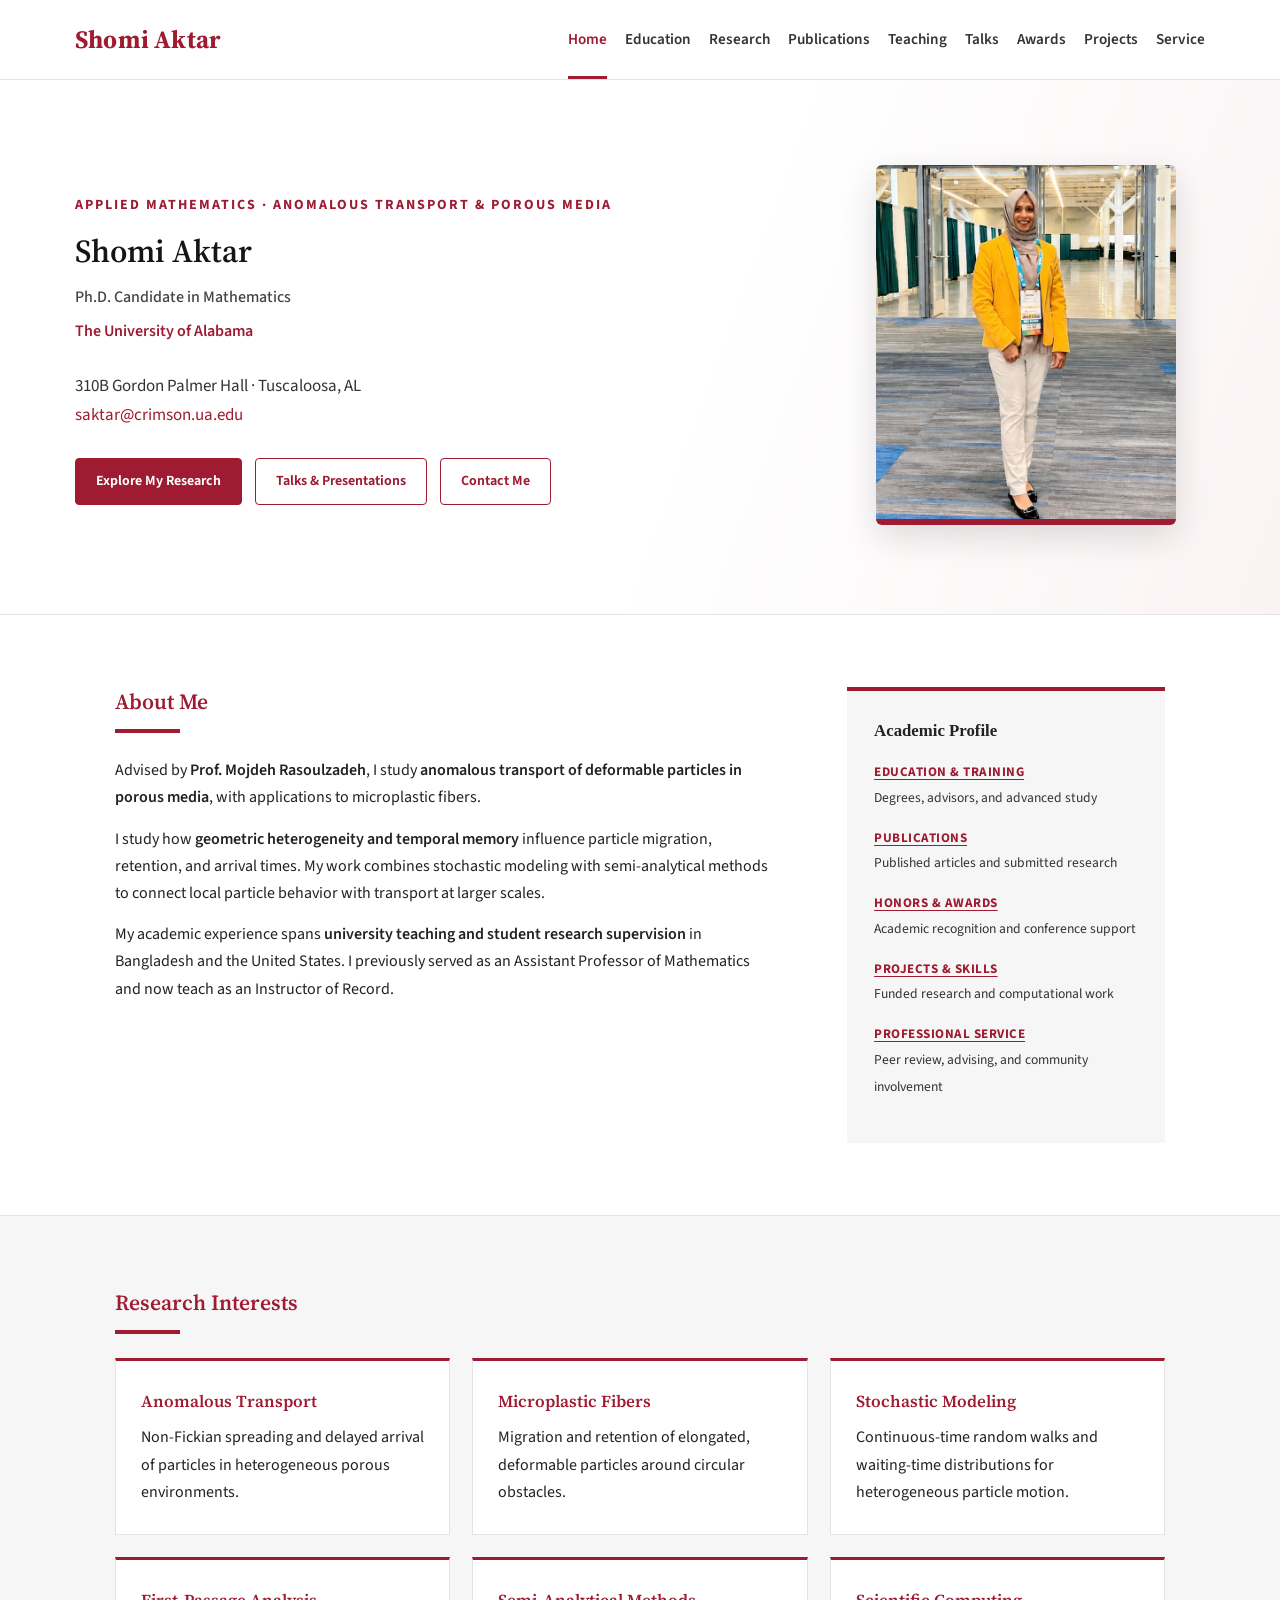
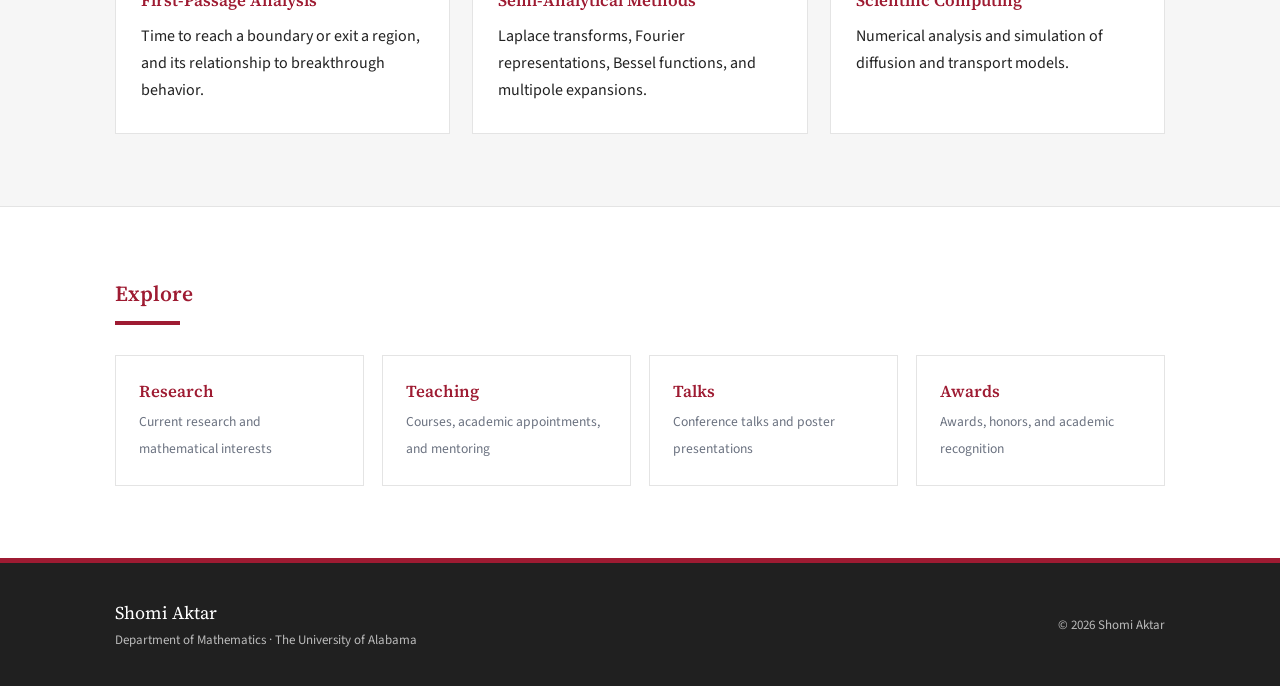
==== commit b95cd83e: "Add sitemap and Google Search Console verification" ====
--- a/index.html
+++ b/index.html
@@ -2,6 +2,7 @@
 <html lang="en">
 
 <head>
+  <meta name="google-site-verification" content="-qsMEKippiDE68n0DfkRLY-4a-2fXHaoB4PXM5urF2s" />
   <meta charset="UTF-8">
   <meta name="viewport" content="width=device-width, initial-scale=1.0">
 
--- a/assets/site.css
+++ b/assets/site.css
@@ -0,0 +1,588 @@
+
+
+    /* =========================================================
+       BASIC SETTINGS
+       ========================================================= */
+
+    :root {
+      --crimson: #9E1B32;
+      --dark-crimson: #7A1126;
+      --light-crimson: #F8EEF0;
+      --black: #181818;
+      --dark-gray: #444444;
+      --gray: #6B7280;
+      --light-gray: #F6F6F6;
+      --border: #E4E4E4;
+      --white: #FFFFFF;
+    }
+
+    * {
+      box-sizing: border-box;
+      margin: 0;
+      padding: 0;
+    }
+
+    html {
+      scroll-behavior: smooth;
+    }
+
+    body {
+      font-family:
+        -apple-system,
+        BlinkMacSystemFont,
+        "Segoe UI",
+        Roboto,
+        Helvetica,
+        Arial,
+        sans-serif;
+
+      color: var(--black);
+      background: var(--white);
+      line-height: 1.7;
+    }
+
+    a {
+      color: var(--crimson);
+      text-decoration: none;
+    }
+
+    a:hover {
+      color: var(--dark-crimson);
+    }
+
+
+    /* =========================================================
+       NAVIGATION
+       ========================================================= */
+
+    header {
+      background: var(--white);
+      border-bottom: 1px solid var(--border);
+      position: sticky;
+      top: 0;
+      z-index: 1000;
+    }
+
+    .nav-container {
+      max-width: 1180px;
+      margin: auto;
+      padding: 0 25px;
+
+      display: flex;
+      align-items: center;
+      justify-content: space-between;
+
+      min-height: 76px;
+    }
+
+    .site-name {
+      font-family: Georgia, "Times New Roman", serif;
+      font-size: 25px;
+      font-weight: 700;
+      color: var(--crimson);
+      letter-spacing: 0.2px;
+    }
+
+    nav ul {
+      display: flex;
+      align-items: center;
+      gap: 27px;
+      list-style: none;
+    }
+
+    nav a {
+      color: #333333;
+      font-size: 15px;
+      font-weight: 600;
+      padding: 27px 0 23px;
+      border-bottom: 3px solid transparent;
+    }
+
+    nav a:hover,
+    nav a.active {
+      color: var(--crimson);
+      border-bottom-color: var(--crimson);
+    }
+
+
+    /* =========================================================
+       HERO
+       ========================================================= */
+
+    .hero {
+      background:
+        linear-gradient(
+          110deg,
+          #ffffff 0%,
+          #ffffff 55%,
+          #faf3f4 100%
+        );
+
+      border-bottom: 1px solid var(--border);
+    }
+
+    .hero-container {
+      max-width: 1180px;
+      margin: auto;
+      padding: 85px 25px 80px;
+
+      display: grid;
+      grid-template-columns: 1.45fr 0.75fr;
+      gap: 80px;
+      align-items: center;
+    }
+
+    .eyebrow {
+      color: var(--crimson);
+      font-size: 14px;
+      font-weight: 700;
+      text-transform: uppercase;
+      letter-spacing: 2px;
+      margin-bottom: 14px;
+    }
+
+    .hero h1 {
+      font-family: Georgia, "Times New Roman", serif;
+      font-size: 58px;
+      line-height: 1.08;
+      margin-bottom: 13px;
+      color: #151515;
+    }
+
+    .hero h2 {
+      font-size: 22px;
+      font-weight: 500;
+      color: var(--dark-gray);
+      margin-bottom: 6px;
+    }
+
+    .university {
+      color: var(--crimson);
+      font-size: 18px;
+      font-weight: 600;
+      margin-bottom: 27px;
+    }
+
+    .research-line {
+      font-family: Georgia, "Times New Roman", serif;
+      font-size: 22px;
+      line-height: 1.55;
+      color: #333333;
+      max-width: 730px;
+      margin-bottom: 30px;
+    }
+
+    .hero-buttons {
+      display: flex;
+      gap: 13px;
+      flex-wrap: wrap;
+    }
+
+    .button {
+      display: inline-block;
+      padding: 11px 20px;
+      border-radius: 4px;
+      font-size: 14px;
+      font-weight: 650;
+      transition: 0.2s;
+    }
+
+    .button-primary {
+      background: var(--crimson);
+      color: var(--white);
+      border: 1px solid var(--crimson);
+    }
+
+    .button-primary:hover {
+      background: var(--dark-crimson);
+      border-color: var(--dark-crimson);
+      color: var(--white);
+    }
+
+    .button-secondary {
+      background: var(--white);
+      color: var(--crimson);
+      border: 1px solid var(--crimson);
+    }
+
+    .button-secondary:hover {
+      background: var(--light-crimson);
+      color: var(--dark-crimson);
+    }
+
+
+    /* =========================================================
+       PROFILE PHOTO
+       ========================================================= */
+
+    .photo-area {
+      text-align: center;
+    }
+
+    .profile-photo {
+      width: 300px;
+      height: 360px;
+      object-fit: cover;
+      object-position: center;
+      border-radius: 6px;
+      box-shadow: 0 12px 35px rgba(0, 0, 0, 0.13);
+      border-bottom: 6px solid var(--crimson);
+      background: #eeeeee;
+    }
+
+
+    /* =========================================================
+       MAIN CONTENT
+       ========================================================= */
+
+    .container {
+      max-width: 1100px;
+      margin: auto;
+      padding: 72px 25px;
+    }
+
+    .section-title {
+      font-family: Georgia, "Times New Roman", serif;
+      font-size: 34px;
+      margin-bottom: 12px;
+      color: #191919;
+    }
+
+    .title-line {
+      width: 65px;
+      height: 4px;
+      background: var(--crimson);
+      margin-bottom: 30px;
+    }
+
+    .about-grid {
+      display: grid;
+      grid-template-columns: 1.55fr 0.75fr;
+      gap: 75px;
+    }
+
+ .about-text p {
+  font-size: 17px;
+  color: #3f3f3f;
+  margin-bottom: 18px;
+  line-height: 1.7;
+  text-align: justify;
+  text-justify: inter-word;
+  hyphens: none;
+  -webkit-hyphens: none;
+  word-break: normal;
+  overflow-wrap: normal;
+}
+
+    /* =========================================================
+       CURRENT POSITION BOX
+       ========================================================= */
+
+    .info-box {
+      background: var(--light-gray);
+      border-top: 4px solid var(--crimson);
+      padding: 27px;
+      align-self: start;
+    }
+
+    .info-box h3 {
+      font-family: Georgia, "Times New Roman", serif;
+      font-size: 21px;
+      margin-bottom: 18px;
+    }
+
+    .info-item {
+      margin-bottom: 16px;
+    }
+
+    .info-label {
+      display: block;
+      font-size: 12px;
+      color: var(--gray);
+      font-weight: 700;
+      text-transform: uppercase;
+      letter-spacing: 1px;
+    }
+
+    .info-value {
+      font-size: 15px;
+      color: #333333;
+    }
+
+
+    /* =========================================================
+       RESEARCH AREAS
+       ========================================================= */
+
+    .research-section {
+      background: var(--light-gray);
+      border-top: 1px solid var(--border);
+      border-bottom: 1px solid var(--border);
+    }
+
+    .research-grid {
+      display: grid;
+      grid-template-columns: repeat(3, 1fr);
+      gap: 22px;
+      margin-top: 15px;
+    }
+
+    .research-card {
+      background: var(--white);
+      padding: 28px 25px;
+      border: 1px solid var(--border);
+      border-top: 3px solid var(--crimson);
+      min-height: 170px;
+      transition: 0.2s;
+    }
+
+    .research-card:hover {
+      transform: translateY(-3px);
+      box-shadow: 0 8px 25px rgba(0,0,0,0.07);
+    }
+
+    .research-card h3 {
+      color: var(--crimson);
+      font-family: Georgia, "Times New Roman", serif;
+      font-size: 20px;
+      margin-bottom: 10px;
+    }
+
+    .research-card p {
+      color: #555555;
+      font-size: 15px;
+    }
+
+
+    /* =========================================================
+       QUICK LINKS
+       ========================================================= */
+
+    .quick-links {
+      display: grid;
+      grid-template-columns: repeat(4, 1fr);
+      gap: 18px;
+      margin-top: 30px;
+    }
+
+    .quick-link {
+      display: block;
+      border: 1px solid var(--border);
+      padding: 23px;
+      color: #222222;
+      transition: 0.2s;
+    }
+
+    .quick-link:hover {
+      border-color: var(--crimson);
+      background: var(--light-crimson);
+    }
+
+    .quick-link strong {
+      display: block;
+      color: var(--crimson);
+      font-family: Georgia, "Times New Roman", serif;
+      font-size: 18px;
+      margin-bottom: 4px;
+    }
+
+    .quick-link span {
+      font-size: 13px;
+      color: var(--gray);
+    }
+
+
+    /* =========================================================
+       FOOTER
+       ========================================================= */
+
+    footer {
+      background: #202020;
+      color: #dddddd;
+      border-top: 5px solid var(--crimson);
+    }
+
+    .footer-container {
+      max-width: 1100px;
+      margin: auto;
+      padding: 35px 25px;
+
+      display: flex;
+      justify-content: space-between;
+      align-items: center;
+      gap: 30px;
+    }
+
+    .footer-name {
+      font-family: Georgia, "Times New Roman", serif;
+      font-size: 18px;
+      color: var(--white);
+    }
+
+    .footer-text {
+      font-size: 13px;
+      color: #bbbbbb;
+    }
+
+
+    /* =========================================================
+       MOBILE
+       ========================================================= */
+
+    @media (max-width: 900px) {
+
+      .nav-container {
+        flex-direction: column;
+        padding-top: 17px;
+      }
+
+      nav ul {
+        gap: 15px;
+        flex-wrap: wrap;
+        justify-content: center;
+      }
+
+      nav a {
+        padding: 12px 0;
+      }
+
+      .hero-container {
+        grid-template-columns: 1fr;
+        text-align: center;
+        gap: 45px;
+      }
+
+      .hero h1 {
+        font-size: 45px;
+      }
+
+      .research-line {
+        margin-left: auto;
+        margin-right: auto;
+      }
+
+      .hero-buttons {
+        justify-content: center;
+      }
+
+      .about-grid {
+        grid-template-columns: 1fr;
+      }
+
+      .research-grid {
+        grid-template-columns: 1fr;
+      }
+
+      .quick-links {
+        grid-template-columns: 1fr 1fr;
+      }
+    }
+
+    @media (max-width: 560px) {
+
+      .hero h1 {
+        font-size: 38px;
+      }
+
+      .profile-photo {
+        width: 250px;
+        height: 310px;
+      }
+
+      .quick-links {
+        grid-template-columns: 1fr;
+      }
+
+      .footer-container {
+        flex-direction: column;
+        text-align: center;
+      }
+    }
+.highlight-list {
+  margin: 8px 0 0 18px;
+  padding: 0;
+  font-size: 15px;
+  line-height: 1.65;
+  color: #333333;
+}
+
+.highlight-list li {
+  margin-bottom: 4px;
+  padding-left: 3px;
+}
+
+.highlight-list li::marker {
+  color: #9E1B32;
+}
+    
+  
+/* Content updates: retain the site's crimson palette and serif headings. */
+.nav-container { gap:24px; }
+nav ul { gap:18px; }
+nav a { display:block; font-size:14px; }
+.page-heading { background:var(--light-crimson); border-bottom:1px solid var(--border); }
+.page-heading .container { padding-top:48px; padding-bottom:44px; }
+.page-heading h1 { font:700 44px/1.2 Georgia,serif; margin-bottom:12px; }
+.page-heading p { max-width:780px; color:var(--dark-gray); font-size:18px; }
+.content-section { padding-top:44px; padding-bottom:44px; }
+.content-section + .content-section { border-top:1px solid var(--border); }
+.entry { padding:24px 0; border-bottom:1px solid var(--border); max-width:940px; }
+.entry:last-child { border-bottom:0; }
+.entry h3 { font:700 23px/1.4 Georgia,serif; color:var(--crimson); margin-bottom:8px; }
+.entry p { margin:8px 0; }
+.entry ul,.content-list { padding-left:22px; margin-top:12px; }
+.entry li,.content-list li { margin-bottom:8px; }
+.meta { color:var(--gray); font-size:14px; font-weight:600; margin-bottom:8px; }
+.detail { color:var(--dark-gray); }
+.status { display:inline-block; padding:3px 10px; border:1px solid #dcbfc5; background:var(--light-crimson); color:var(--dark-crimson); border-radius:4px; font-size:13px; font-weight:600; }
+.skills-grid { display:grid; grid-template-columns:repeat(2,minmax(0,1fr)); gap:24px; }
+.skills-grid article { padding:24px; background:var(--light-gray); border-top:3px solid var(--crimson); }
+.skills-grid h3 { margin-bottom:10px; }
+.about-text p { text-align:left; }
+.hero-container { padding-top:64px; padding-bottom:60px; }
+.hero h2 { font-size:21px; }
+.hero-summary { font-size:20px; color:#444; max-width:680px; margin:24px 0; }
+.footer-links { display:flex; gap:18px; flex-wrap:wrap; }
+.footer-links a { color:#fff; text-decoration:underline; text-underline-offset:4px; }
+main a:not(.button):not(.quick-link) { text-decoration:underline; text-underline-offset:3px; }
+a:focus-visible { outline:3px solid var(--crimson); outline-offset:5px; }
+.skip-link { position:absolute; top:-80px; left:10px; background:white; padding:10px; z-index:2000; }
+.skip-link:focus { top:10px; }
+@media(max-width:1100px) { .nav-container { flex-direction:column; gap:0; padding-top:12px; } nav ul { flex-wrap:wrap; justify-content:center; gap:0 18px; } nav a { padding:10px 0; } }
+@media(max-width:600px) { header { position:static; } .skills-grid { grid-template-columns:1fr; } .container { padding-left:22px; padding-right:22px; } .page-heading h1 { font-size:34px; } .entry h3 { font-size:21px; } .hero-container { padding-top:40px; padding-bottom:40px; } .hero-summary { font-size:18px; } }
+
+/* Typography based on the reference; preserve existing page grids and colors. */
+html { font-size:16px; }
+body { font-family:"Source Sans 3",Arial,sans-serif; font-size:1rem; line-height:1.7; color:#222; }
+h1,h2,h3,.site-name,.footer-name,.section-title,.research-card h3,.quick-link strong,.entry h3,.page-heading h1 { font-family:"Source Serif 4",Georgia,serif; }
+.hero h1,.page-heading h1 { font-family:"Source Serif 4",Georgia,serif; font-size:2rem; font-weight:600; line-height:1.25; }
+.hero h2,.university { font-family:"Source Sans 3",Arial,sans-serif; font-size:1rem; }
+.section-title { font-size:1.35rem; font-weight:600; line-height:1.4; color:var(--crimson); }
+.entry h3,.research-card h3,.info-box h3,.quick-link strong { font-size:1.05rem; line-height:1.5; font-weight:600; }
+.about-text p,.page-heading p,.entry p,.research-card p,.hero-summary,.content-list { font-size:1rem; line-height:1.7; color:#222; text-align:left; }
+.about-text p { margin-bottom:14px; }
+strong,b { font-weight:600; }
+nav a { font-size:.95rem; font-weight:600; }
+.info-value,.quick-link span,.meta { font-size:.85rem; }
+.info-box { margin-top:0; }
+.info-label { font-size:.82rem; letter-spacing:.5px; }
+.hero-container { padding-top:85px; padding-bottom:80px; }
+.research-card { min-height:170px; }
+.title-line { margin-bottom:24px; }
+@media(max-width:600px) { .hero h1,.page-heading h1 { font-size:2rem; } .hero-container { padding-top:40px; padding-bottom:40px; } .entry h3 { font-size:1.05rem; } }
+
+/* Research figures retain their original aspect ratios and complete axes. */
+.research-figure { margin:28px 0 36px; padding:20px; border:1px solid var(--border); background:#fff; }
+.research-figure img { display:block; width:100%; height:auto; object-fit:contain; }
+.research-figure figcaption { font-size:.9rem; line-height:1.65; color:#444; margin-top:16px; }
+.channel-figure { display:grid; grid-template-columns:minmax(0,1fr) minmax(0,1fr); align-items:center; gap:32px; }
+.channel-figure img { max-height:650px; }
+.channel-figure figcaption { margin:0; }
+@media(max-width:650px) { .research-figure { padding:12px; } .channel-figure { grid-template-columns:1fr; gap:16px; } }
+
+.talk-photo { margin:22px 0 4px; max-width:740px; }
+.talk-photo img { display:block; width:100%; height:auto; border:1px solid var(--border); border-radius:4px; }
+.talk-photo figcaption { font-size:.85rem; color:#555; margin-top:10px; }
+.talk-photo:has(img[width="480"]) { max-width:480px; }
+
+.invited-flyer { max-width:480px; }
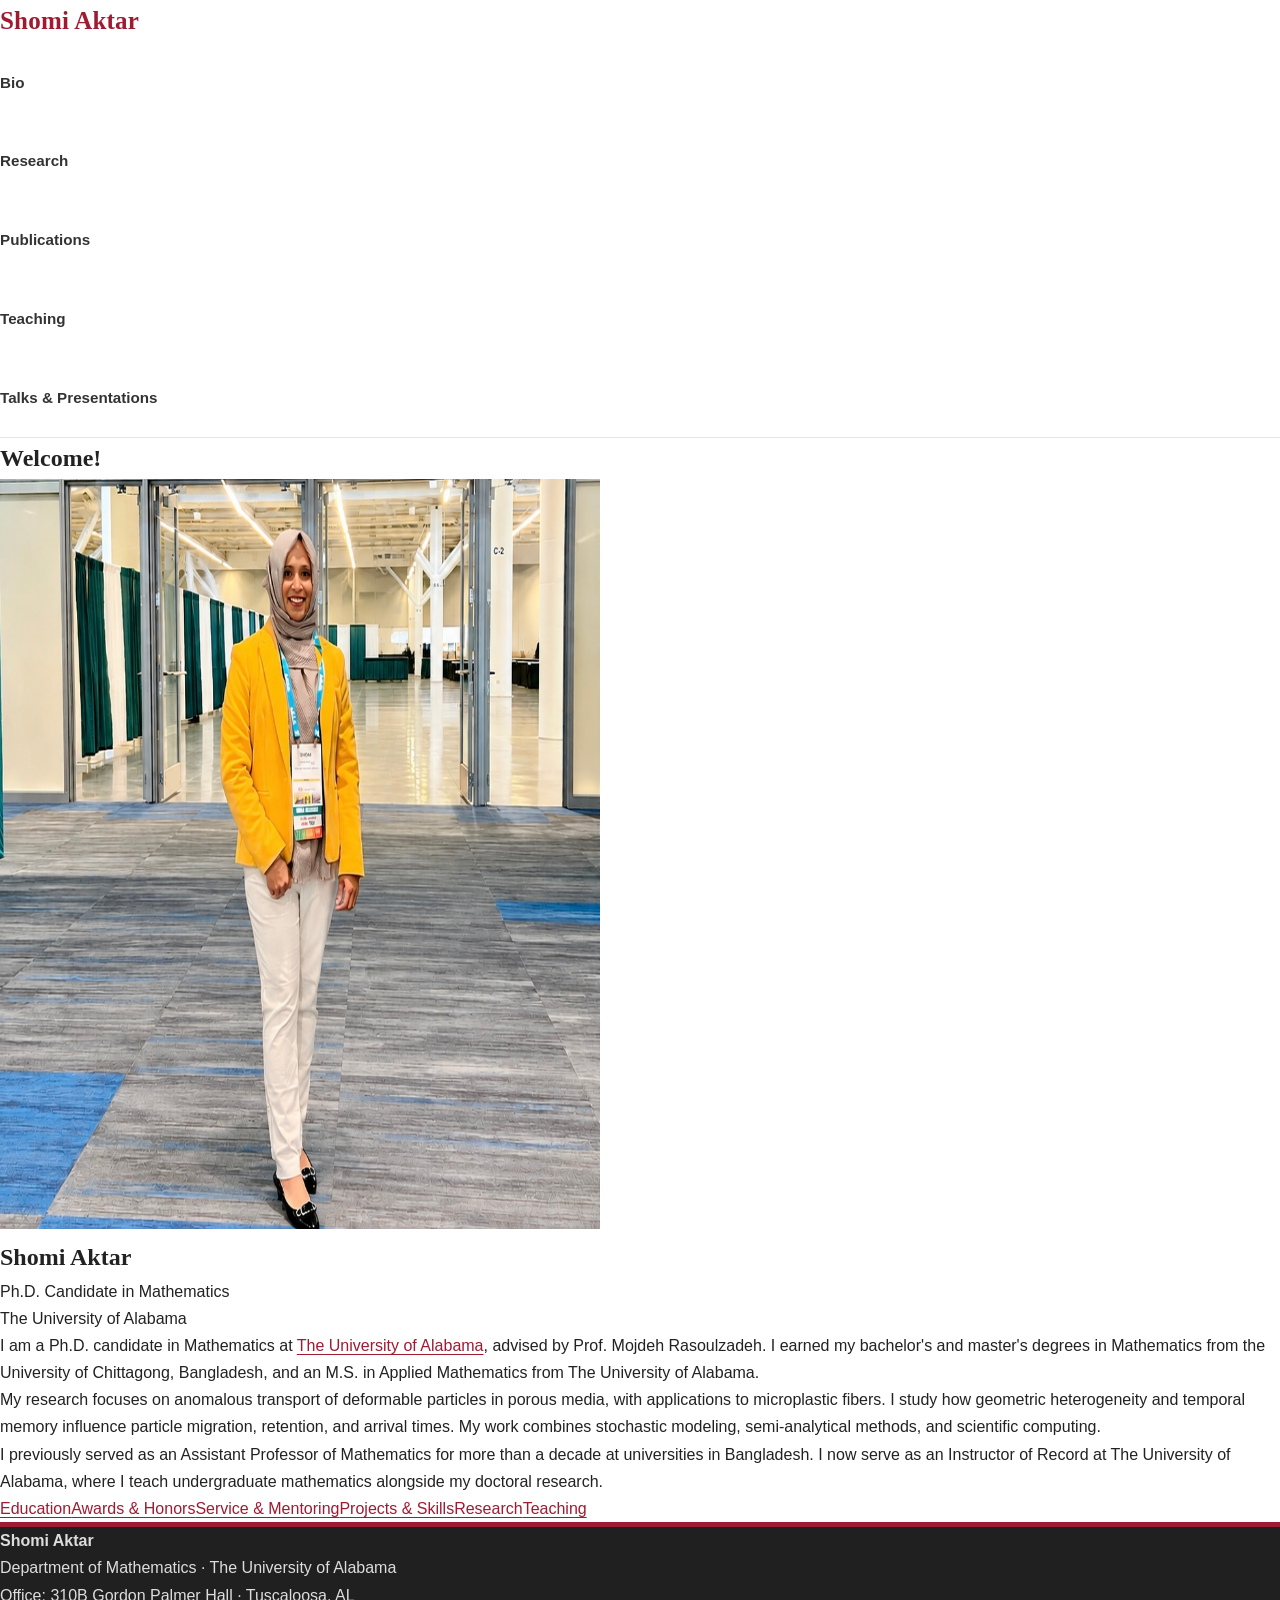
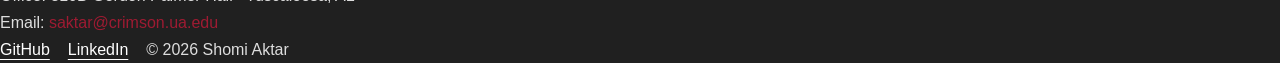
==== commit 3212a772: "Publish academic homepage with updated biography and search metadata Updated the HTML structure and " ====
--- a/index.html
+++ b/index.html
@@ -1,261 +1 @@
-<!DOCTYPE html>
-<html lang="en">
-
-<head>
-  <meta name="google-site-verification" content="-qsMEKippiDE68n0DfkRLY-4a-2fXHaoB4PXM5urF2s" />
-  <meta charset="UTF-8">
-  <meta name="viewport" content="width=device-width, initial-scale=1.0">
-
-  <title>Shomi Aktar | Applied Mathematics</title>
-
-  <meta name="description"
-        content="Academic website of Shomi Aktar, Ph.D. Candidate in Mathematics at The University of Alabama. Research in applied mathematics, stochastic modeling, porous media transport, and scientific computing.">
-
-  <link rel="stylesheet" href="/assets/site.css">
-<link href="https://fonts.googleapis.com/css2?family=Source+Sans+3:wght@400;600;700&amp;family=Source+Serif+4:wght@400;600;700&amp;display=swap" rel="stylesheet">
-</head>
-
-
-<body><a class="skip-link" href="#main">Skip to content</a>
-
-
-
-
-<header>
-
-  <div class="nav-container">
-
-    <a class="site-name" href="/">Shomi Aktar</a>
-
-    <nav aria-label="Main navigation"><ul><li><a href="/" class="active" aria-current="page">Home</a></li>
-<li><a href="/education/">Education</a></li>
-<li><a href="/research/">Research</a></li>
-<li><a href="/publications/">Publications</a></li>
-<li><a href="/teaching/">Teaching</a></li>
-<li><a href="/talks/">Talks</a></li>
-<li><a href="/awards/">Awards</a></li>
-<li><a href="/projects/">Projects</a></li>
-<li><a href="/service/">Service</a></li></ul></nav>
-
-  </div>
-
-</header><main id="main">
-
-
-
-
-<section class="hero">
-
-  <div class="hero-container">
-
-    <div>
-
-      <div class="eyebrow">
-  APPLIED MATHEMATICS · ANOMALOUS TRANSPORT &amp; POROUS MEDIA
-</div>
-
-<h1>Shomi Aktar</h1>
-
-<h2>Ph.D. Candidate in Mathematics</h2>
-
-<div class="university">
-  The University of Alabama
-</div>
-
-<div style="font-family: inherit;
-            font-size: 17px;
-            line-height: 1.7;
-            color: #333333;
-            margin-top: 24px;
-            margin-bottom: 28px;">
-
-  310B Gordon Palmer Hall · Tuscaloosa, AL<br>
-
-  <a href="mailto:saktar@crimson.ua.edu"
-     style="color: #9E1B32; text-decoration: none;">
-    saktar@crimson.ua.edu
-  </a>
-
-</div>
-      
-      <div class="hero-buttons">
-
-        <a class="button button-primary"
-           href="/research/">
-          Explore My Research
-        </a>
-
-        <a class="button button-secondary"
-           href="/talks/">
-          Talks & Presentations
-        </a>
-
-        <a class="button button-secondary"
-           href="mailto:saktar@crimson.ua.edu">
-          Contact Me
-        </a>
-
-      </div>
-
-    </div>
-
-
-    <div class="photo-area">
-
-      
-
-      <img
-        src="assets/shomi-profile.jpg"
-        alt="Shomi Aktar"
-        class="profile-photo">
-
-    </div>
-
-  </div>
-
-</section>
-
-
-
-
-<section>
-
-  <div class="container">
-
-    <div class="about-grid">
-
-      <div class="about-text">
-
-        <h2 class="section-title">About Me</h2>
-        <div class="title-line"></div>
-
-<p>Advised by <strong>Prof. Mojdeh Rasoulzadeh</strong>, I study <strong>anomalous transport of deformable particles in porous media</strong>, with applications to microplastic fibers.</p>
-<p>I study how <strong>geometric heterogeneity and temporal memory</strong> influence particle migration, retention, and arrival times. My work combines stochastic modeling with semi-analytical methods to connect local particle behavior with transport at larger scales.</p>
-<p>My academic experience spans <strong>university teaching and student research supervision</strong> in Bangladesh and the United States. I previously served as an Assistant Professor of Mathematics and now teach as an Instructor of Record.</p>
-      </div>
-
-
-      <aside class="info-box">
-<h3>Academic Profile</h3>
-<div class="info-item"><span class="info-label"><a href="/education/">Education &amp; Training</a></span><span class="info-value">Degrees, advisors, and advanced study</span></div>
-<div class="info-item"><span class="info-label"><a href="/publications/">Publications</a></span><span class="info-value">Published articles and submitted research</span></div>
-<div class="info-item"><span class="info-label"><a href="/awards/">Honors &amp; Awards</a></span><span class="info-value">Academic recognition and conference support</span></div>
-<div class="info-item"><span class="info-label"><a href="/projects/">Projects &amp; Skills</a></span><span class="info-value">Funded research and computational work</span></div>
-<div class="info-item"><span class="info-label"><a href="/service/">Professional Service</a></span><span class="info-value">Peer review, advising, and community involvement</span></div>
-</aside>
-      
-    </div>
-
-  </div>
-
-</section>
-
-
-
-
-<section class="research-section">
-
-  <div class="container">
-
-    <h2 class="section-title">Research Interests</h2>
-    <div class="title-line"></div>
-
-    <div class="research-grid">
-
-
-      <div class="research-card"><h3>Anomalous Transport</h3><p>Non-Fickian spreading and delayed arrival of particles in heterogeneous porous environments.</p></div>
-
-
-      <div class="research-card"><h3>Microplastic Fibers</h3><p>Migration and retention of elongated, deformable particles around circular obstacles.</p></div>
-
-
-      <div class="research-card"><h3>Stochastic Modeling</h3><p>Continuous-time random walks and waiting-time distributions for heterogeneous particle motion.</p></div>
-
-
-      <div class="research-card"><h3>First-Passage Analysis</h3><p>Time to reach a boundary or exit a region, and its relationship to breakthrough behavior.</p></div>
-
-
-      <div class="research-card"><h3>Semi-Analytical Methods</h3><p>Laplace transforms, Fourier representations, Bessel functions, and multipole expansions.</p></div>
-
-
-      <div class="research-card"><h3>Scientific Computing</h3><p>Numerical analysis and simulation of diffusion and transport models.</p></div>
-
-
-    </div>
-
-  </div>
-
-</section>
-
-
-
-
-<section>
-
-  <div class="container">
-
-    <h2 class="section-title">Explore</h2>
-    <div class="title-line"></div>
-
-    <div class="quick-links">
-
-      <a href="/research/" class="quick-link">
-        <strong>Research</strong>
-        <span>Current research and mathematical interests</span>
-      </a>
-
-      <a href="/teaching/" class="quick-link">
-        <strong>Teaching</strong>
-        <span>Courses, academic appointments, and mentoring</span>
-      </a>
-
-      <a href="/talks/" class="quick-link">
-        <strong>Talks</strong>
-        <span>Conference talks and poster presentations</span>
-      </a>
-
-      <a href="/awards/" class="quick-link">
-        <strong>Awards</strong>
-        <span>Awards, honors, and academic recognition</span>
-      </a>
-
-    </div>
-
-  </div>
-
-</section>
-
-
-
-
-</main><footer>
-
-  <div class="footer-container">
-
-    <div>
-
-      <div class="footer-name">
-        Shomi Aktar
-      </div>
-
-      <div class="footer-text">
-        Department of Mathematics · The University of Alabama
-      </div>
-
-    </div>
-
-
-    <div class="footer-text">
-
-      © 2026 Shomi Aktar
-
-    </div>
-
-  </div>
-
-</footer>
-
-
-</body>
-</html>
-
+<!doctype html><html lang="en"><head><meta charset="utf-8"><meta name="viewport" content="width=device-width,initial-scale=1"><title>Shomi Aktar | Ph.D. Candidate in Mathematics | The University of Alabama</title><meta name="description" content="Shomi Aktar is a Ph.D. Candidate in Mathematics at The University of Alabama, researching anomalous transport, microplastic fibers, stochastic modeling, and scientific computing."><link rel="icon" type="image/svg+xml" href="data:image/svg+xml,%3Csvg%20xmlns%3D%22http%3A//www.w3.org/2000/svg%22%20viewBox%3D%220%200%2064%2064%22%3E%3Crect%20width%3D%2264%22%20height%3D%2264%22%20rx%3D%228%22%20fill%3D%22%23861c13%22/%3E%3Ctext%20x%3D%2232%22%20y%3D%2244%22%20text-anchor%3D%22middle%22%20font-family%3D%22Georgia%22%20font-size%3D%2240%22%20fill%3D%22white%22%3ES%3C/text%3E%3C/svg%3E"><link rel="stylesheet" href="/assets/site.css"><link rel="canonical" href="https://shomi-aktar.github.io/"><meta property="og:type" content="website"><meta property="og:url" content="https://shomi-aktar.github.io/"><meta property="og:title" content="Shomi Aktar | Ph.D. Candidate in Mathematics"><meta property="og:description" content="Shomi Aktar is a Ph.D. Candidate in Mathematics at The University of Alabama, researching anomalous transport, microplastic fibers, stochastic modeling, and scientific computing."><meta name="google-site-verification" content="-qsMEKippiDE68n0DfkRLY-4a-2fXHaoB4PXM5urF2s" /><script type="application/ld+json">{"@context": "https://schema.org", "@type": "ProfilePage", "url": "https://shomi-aktar.github.io/", "mainEntity": {"@type": "Person", "name": "Shomi Aktar", "url": "https://shomi-aktar.github.io/", "jobTitle": "Ph.D. Candidate in Mathematics", "affiliation": {"@type": "CollegeOrUniversity", "name": "The University of Alabama"}, "sameAs": ["https://github.com/Shomi-Aktar", "https://linkedin.com/in/shomi-aktar"]}}</script></head><body><a class="skip-link" href="#main">Skip to content</a><header><div class="navigation"><a class="site-name" href="/">Shomi Aktar</a><nav aria-label="Main navigation"><a href="/" aria-current="page">Bio</a><a href="/research/">Research</a><a href="/publications/">Publications</a><a href="/teaching/">Teaching</a><a href="/talks/">Talks &amp; Presentations</a></nav></div></header><main id="main"><section class="welcome"><h1>Welcome!</h1></section><section class="bio-layout"><aside class="portrait"><img src="/assets/shomi-profile.jpg" width="600" height="750" alt="Shomi Aktar"><h2>Shomi Aktar</h2><p>Ph.D. Candidate in Mathematics<br>The University of Alabama</p></aside><div class="biography"><p>I am a Ph.D. candidate in Mathematics at <a href="https://www.ua.edu/">The University of Alabama</a>, advised by Prof. Mojdeh Rasoulzadeh. I earned my bachelor's and master's degrees in Mathematics from the University of Chittagong, Bangladesh, and an M.S. in Applied Mathematics from The University of Alabama.</p><p>My research focuses on anomalous transport of deformable particles in porous media, with applications to microplastic fibers. I study how geometric heterogeneity and temporal memory influence particle migration, retention, and arrival times. My work combines stochastic modeling, semi-analytical methods, and scientific computing.</p><p>I previously served as an Assistant Professor of Mathematics for more than a decade at universities in Bangladesh. I now serve as an Instructor of Record at The University of Alabama, where I teach undergraduate mathematics alongside my doctoral research.</p><div class="bio-links"><a href="/education/">Education</a><a href="/awards/">Awards &amp; Honors</a><a href="/service/">Service &amp; Mentoring</a><a href="/projects/">Projects &amp; Skills</a><a href="/research/">Research</a><a href="/teaching/">Teaching</a></div></div></section></main><footer><div><strong>Shomi Aktar</strong><p>Department of Mathematics · The University of Alabama</p><p>Office: 310B Gordon Palmer Hall · Tuscaloosa, AL<br>Email: <a href="mailto:saktar@crimson.ua.edu">saktar@crimson.ua.edu</a></p></div><div class="footer-links"><a href="https://github.com/Shomi-Aktar">GitHub</a><a href="https://linkedin.com/in/shomi-aktar">LinkedIn</a><span>© 2026 Shomi Aktar</span></div></footer></body></html>
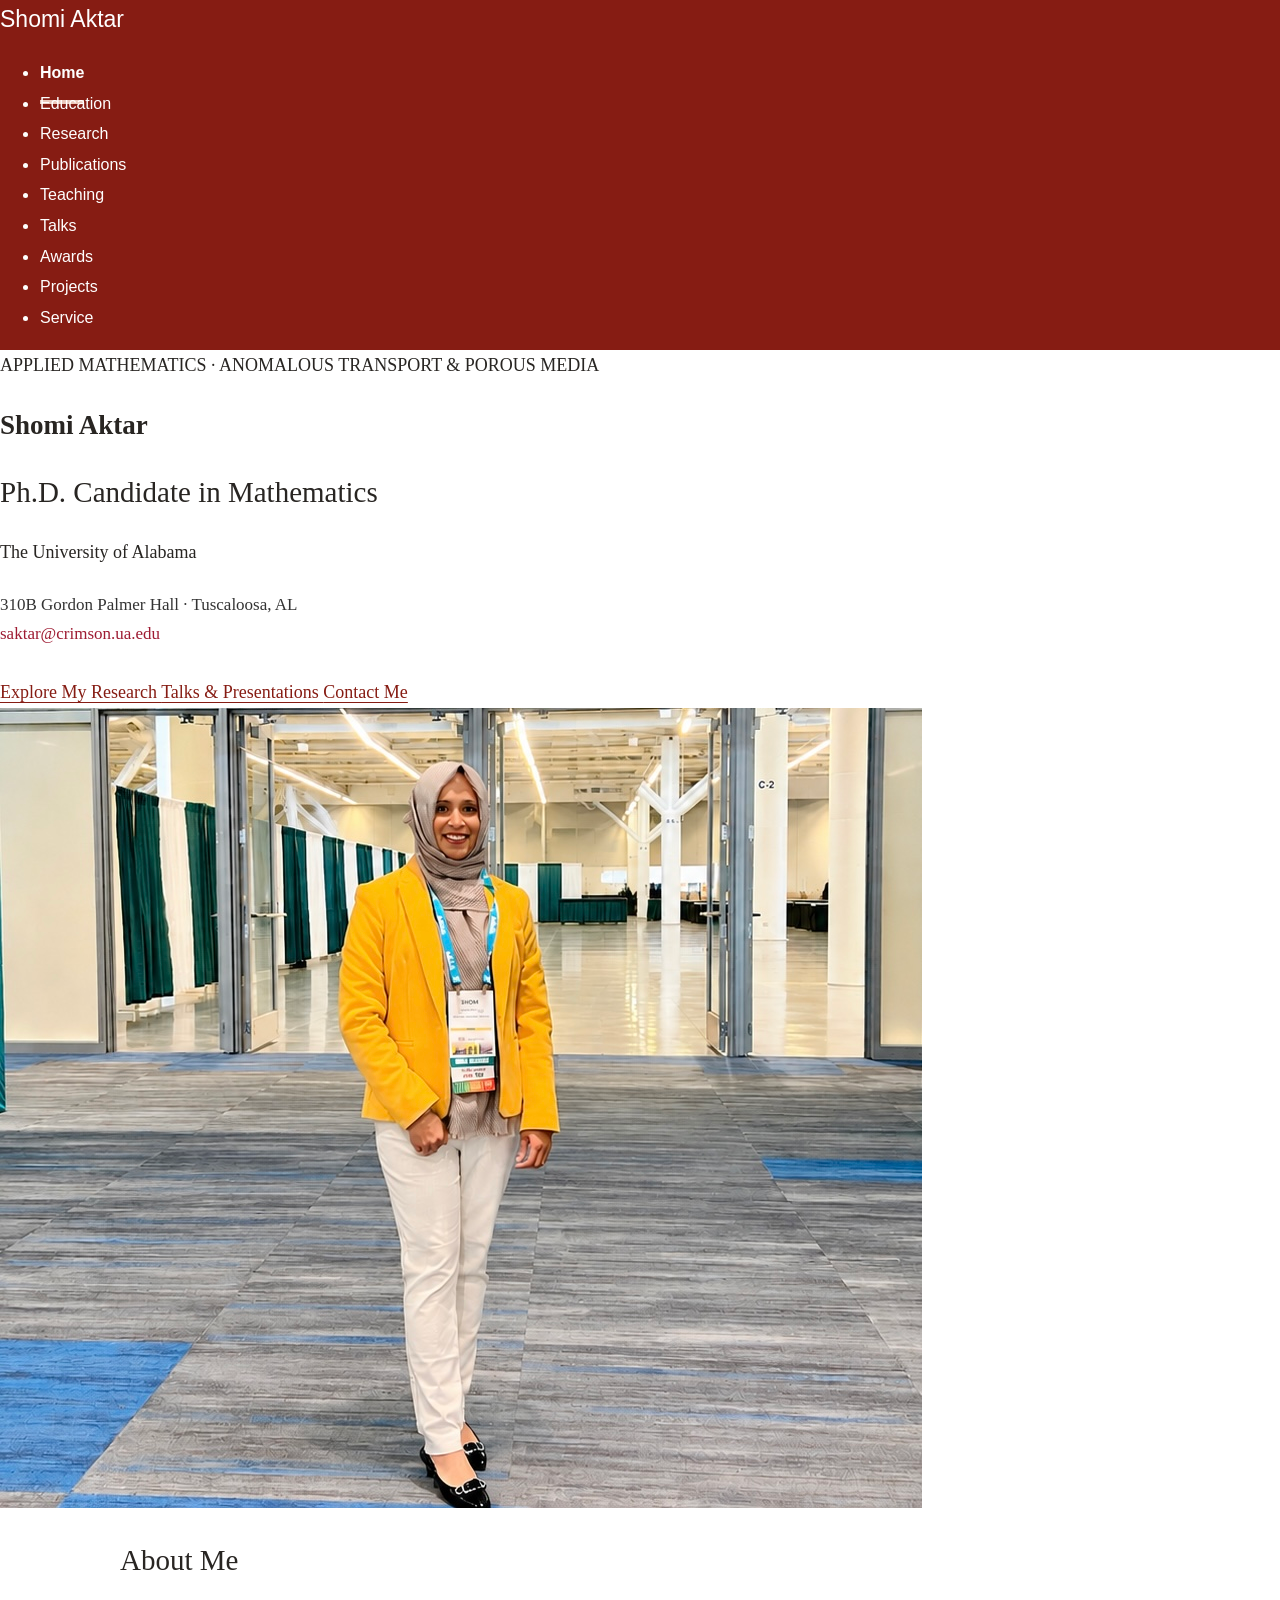
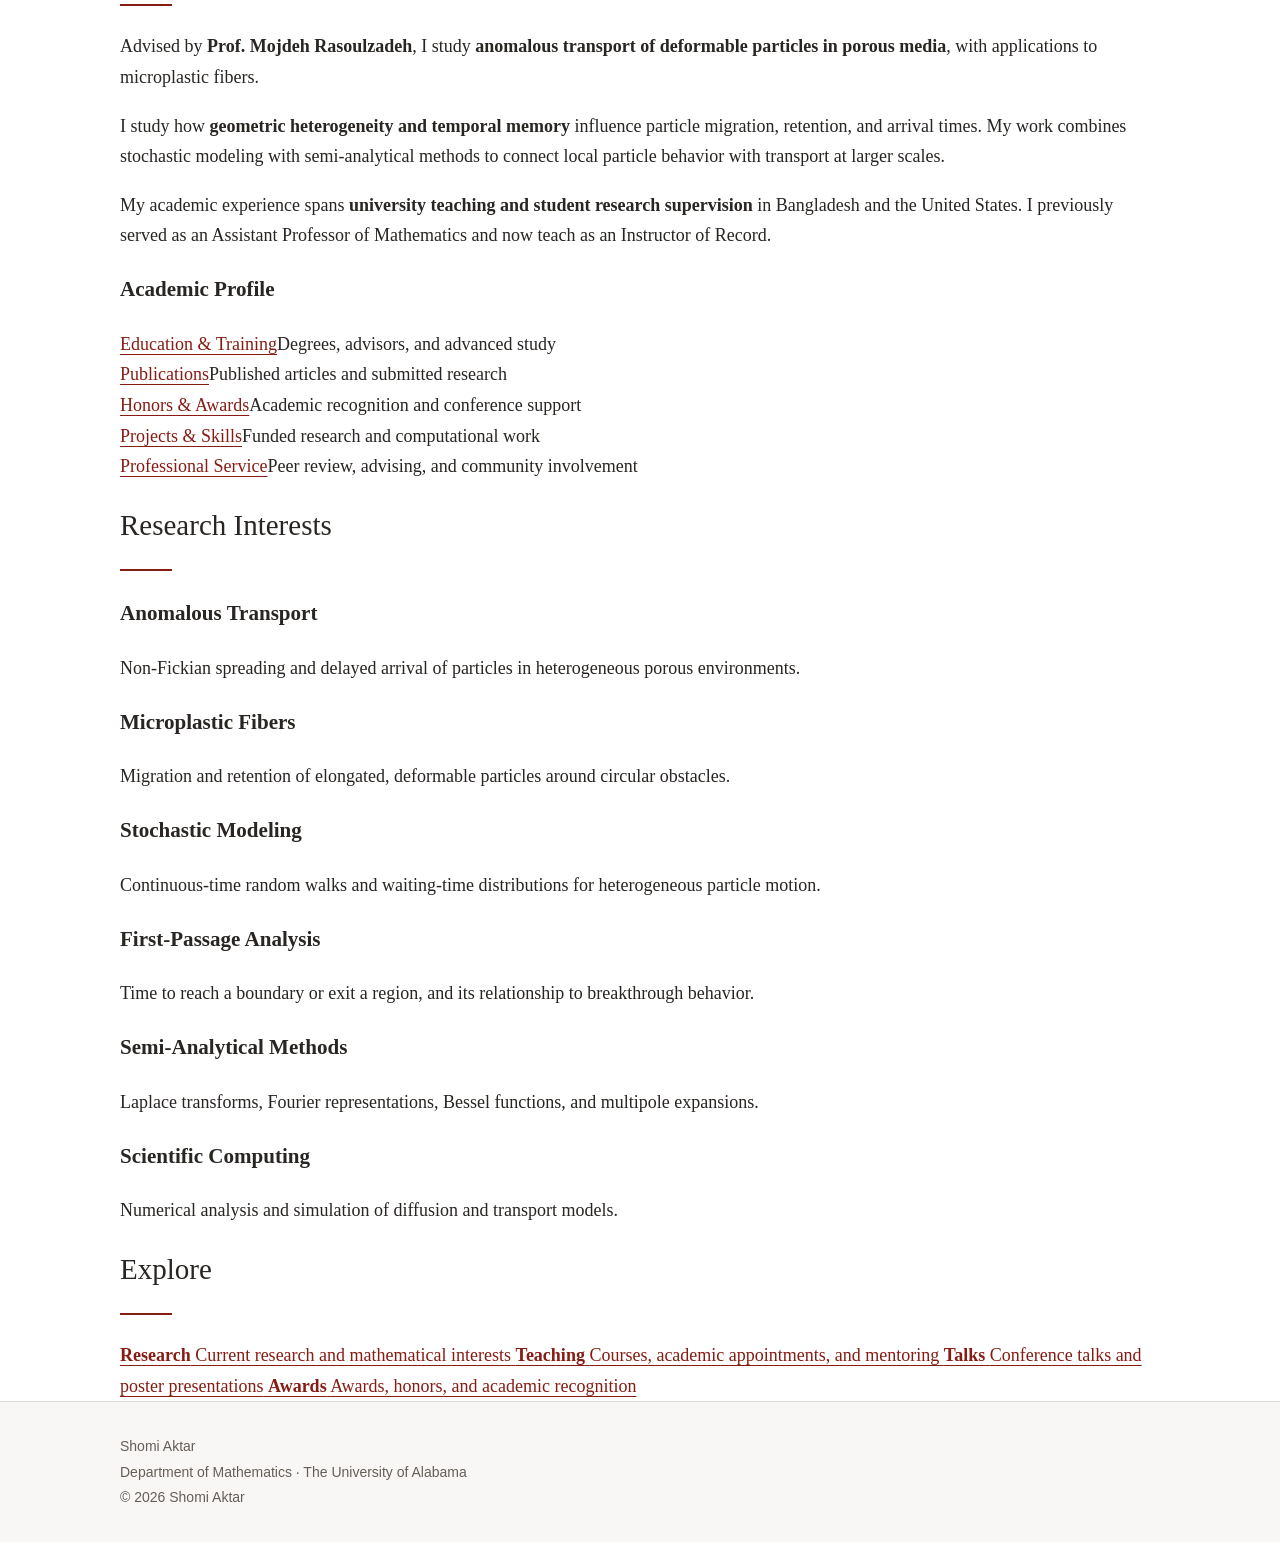
==== commit 263c1ca5: "Restore original website: index.html" ====
--- a/index.html
+++ b/index.html
@@ -1 +1,262 @@
-<!doctype html><html lang="en"><head><meta charset="utf-8"><meta name="viewport" content="width=device-width,initial-scale=1"><title>Shomi Aktar | Ph.D. Candidate in Mathematics | The University of Alabama</title><meta name="description" content="Shomi Aktar is a Ph.D. Candidate in Mathematics at The University of Alabama, researching anomalous transport, microplastic fibers, stochastic modeling, and scientific computing."><link rel="icon" type="image/svg+xml" href="data:image/svg+xml,%3Csvg%20xmlns%3D%22http%3A//www.w3.org/2000/svg%22%20viewBox%3D%220%200%2064%2064%22%3E%3Crect%20width%3D%2264%22%20height%3D%2264%22%20rx%3D%228%22%20fill%3D%22%23861c13%22/%3E%3Ctext%20x%3D%2232%22%20y%3D%2244%22%20text-anchor%3D%22middle%22%20font-family%3D%22Georgia%22%20font-size%3D%2240%22%20fill%3D%22white%22%3ES%3C/text%3E%3C/svg%3E"><link rel="stylesheet" href="/assets/site.css"><link rel="canonical" href="https://shomi-aktar.github.io/"><meta property="og:type" content="website"><meta property="og:url" content="https://shomi-aktar.github.io/"><meta property="og:title" content="Shomi Aktar | Ph.D. Candidate in Mathematics"><meta property="og:description" content="Shomi Aktar is a Ph.D. Candidate in Mathematics at The University of Alabama, researching anomalous transport, microplastic fibers, stochastic modeling, and scientific computing."><meta name="google-site-verification" content="-qsMEKippiDE68n0DfkRLY-4a-2fXHaoB4PXM5urF2s" /><script type="application/ld+json">{"@context": "https://schema.org", "@type": "ProfilePage", "url": "https://shomi-aktar.github.io/", "mainEntity": {"@type": "Person", "name": "Shomi Aktar", "url": "https://shomi-aktar.github.io/", "jobTitle": "Ph.D. Candidate in Mathematics", "affiliation": {"@type": "CollegeOrUniversity", "name": "The University of Alabama"}, "sameAs": ["https://github.com/Shomi-Aktar", "https://linkedin.com/in/shomi-aktar"]}}</script></head><body><a class="skip-link" href="#main">Skip to content</a><header><div class="navigation"><a class="site-name" href="/">Shomi Aktar</a><nav aria-label="Main navigation"><a href="/" aria-current="page">Bio</a><a href="/research/">Research</a><a href="/publications/">Publications</a><a href="/teaching/">Teaching</a><a href="/talks/">Talks &amp; Presentations</a></nav></div></header><main id="main"><section class="welcome"><h1>Welcome!</h1></section><section class="bio-layout"><aside class="portrait"><img src="/assets/shomi-profile.jpg" width="600" height="750" alt="Shomi Aktar"><h2>Shomi Aktar</h2><p>Ph.D. Candidate in Mathematics<br>The University of Alabama</p></aside><div class="biography"><p>I am a Ph.D. candidate in Mathematics at <a href="https://www.ua.edu/">The University of Alabama</a>, advised by Prof. Mojdeh Rasoulzadeh. I earned my bachelor's and master's degrees in Mathematics from the University of Chittagong, Bangladesh, and an M.S. in Applied Mathematics from The University of Alabama.</p><p>My research focuses on anomalous transport of deformable particles in porous media, with applications to microplastic fibers. I study how geometric heterogeneity and temporal memory influence particle migration, retention, and arrival times. My work combines stochastic modeling, semi-analytical methods, and scientific computing.</p><p>I previously served as an Assistant Professor of Mathematics for more than a decade at universities in Bangladesh. I now serve as an Instructor of Record at The University of Alabama, where I teach undergraduate mathematics alongside my doctoral research.</p><div class="bio-links"><a href="/education/">Education</a><a href="/awards/">Awards &amp; Honors</a><a href="/service/">Service &amp; Mentoring</a><a href="/projects/">Projects &amp; Skills</a><a href="/research/">Research</a><a href="/teaching/">Teaching</a></div></div></section></main><footer><div><strong>Shomi Aktar</strong><p>Department of Mathematics · The University of Alabama</p><p>Office: 310B Gordon Palmer Hall · Tuscaloosa, AL<br>Email: <a href="mailto:saktar@crimson.ua.edu">saktar@crimson.ua.edu</a></p></div><div class="footer-links"><a href="https://github.com/Shomi-Aktar">GitHub</a><a href="https://linkedin.com/in/shomi-aktar">LinkedIn</a><span>© 2026 Shomi Aktar</span></div></footer></body></html>
+<!DOCTYPE html>
+<html lang="en">
+
+<head>
+  <meta name="google-site-verification" content="-qsMEKippiDE68n0DfkRLY-4a-2fXHaoB4PXM5urF2s" />
+  <meta charset="UTF-8">
+  <meta name="viewport" content="width=device-width, initial-scale=1.0">
+
+  <title>Shomi Aktar | Applied Mathematics</title>
+
+  <meta name="description"
+        content="Academic website of Shomi Aktar, Ph.D. Candidate in Mathematics at The University of Alabama. Research in applied mathematics, stochastic modeling, porous media transport, and scientific computing.">
+
+  <link rel="stylesheet" href="/assets/site.css">
+<link href="https://fonts.googleapis.com/css2?family=Source+Sans+3:wght@400;600;700&amp;family=Source+Serif+4:wght@400;600;700&amp;display=swap" rel="stylesheet">
+</head>
+
+
+<body><a class="skip-link" href="#main">Skip to content</a>
+
+
+
+
+<header>
+
+  <div class="nav-container">
+
+    <a class="site-name" href="/">Shomi Aktar</a>
+
+    <nav aria-label="Main navigation"><ul><li><a href="/" class="active" aria-current="page">Home</a></li>
+<li><a href="/education/">Education</a></li>
+<li><a href="/research/">Research</a></li>
+<li><a href="/publications/">Publications</a></li>
+<li><a href="/teaching/">Teaching</a></li>
+<li><a href="/talks/">Talks</a></li>
+<li><a href="/awards/">Awards</a></li>
+<li><a href="/projects/">Projects</a></li>
+<li><a href="/service/">Service</a></li></ul></nav>
+
+  </div>
+
+</header><main id="main">
+
+
+
+
+<section class="hero">
+
+  <div class="hero-container">
+
+    <div>
+
+      <div class="eyebrow">
+  APPLIED MATHEMATICS · ANOMALOUS TRANSPORT &amp; POROUS MEDIA
+</div>
+
+<h1>Shomi Aktar</h1>
+
+<h2>Ph.D. Candidate in Mathematics</h2>
+
+<div class="university">
+  The University of Alabama
+</div>
+
+<div style="font-family: inherit;
+            font-size: 17px;
+            line-height: 1.7;
+            color: #333333;
+            margin-top: 24px;
+            margin-bottom: 28px;">
+
+  310B Gordon Palmer Hall · Tuscaloosa, AL<br>
+
+  <a href="mailto:saktar@crimson.ua.edu"
+     style="color: #9E1B32; text-decoration: none;">
+    saktar@crimson.ua.edu
+  </a>
+
+</div>
+      
+      <div class="hero-buttons">
+
+        <a class="button button-primary"
+           href="/research/">
+          Explore My Research
+        </a>
+
+        <a class="button button-secondary"
+           href="/talks/">
+          Talks & Presentations
+        </a>
+
+        <a class="button button-secondary"
+           href="mailto:saktar@crimson.ua.edu">
+          Contact Me
+        </a>
+
+      </div>
+
+    </div>
+
+
+    <div class="photo-area">
+
+      
+
+      <img
+        src="assets/shomi-profile.jpg"
+        alt="Shomi Aktar"
+        class="profile-photo">
+
+    </div>
+
+  </div>
+
+</section>
+
+
+
+
+<section>
+
+  <div class="container">
+
+    <div class="about-grid">
+
+      <div class="about-text">
+
+        <h2 class="section-title">About Me</h2>
+        <div class="title-line"></div>
+
+<p>Advised by <strong>Prof. Mojdeh Rasoulzadeh</strong>, I study <strong>anomalous transport of deformable particles in porous media</strong>, with applications to microplastic fibers.</p>
+<p>I study how <strong>geometric heterogeneity and temporal memory</strong> influence particle migration, retention, and arrival times. My work combines stochastic modeling with semi-analytical methods to connect local particle behavior with transport at larger scales.</p>
+<p>My academic experience spans <strong>university teaching and student research supervision</strong> in Bangladesh and the United States. I previously served as an Assistant Professor of Mathematics and now teach as an Instructor of Record.</p>
+      </div>
+
+
+      <aside class="info-box">
+<h3>Academic Profile</h3>
+<div class="info-item"><span class="info-label"><a href="/education/">Education &amp; Training</a></span><span class="info-value">Degrees, advisors, and advanced study</span></div>
+<div class="info-item"><span class="info-label"><a href="/publications/">Publications</a></span><span class="info-value">Published articles and submitted research</span></div>
+<div class="info-item"><span class="info-label"><a href="/awards/">Honors &amp; Awards</a></span><span class="info-value">Academic recognition and conference support</span></div>
+<div class="info-item"><span class="info-label"><a href="/projects/">Projects &amp; Skills</a></span><span class="info-value">Funded research and computational work</span></div>
+<div class="info-item"><span class="info-label"><a href="/service/">Professional Service</a></span><span class="info-value">Peer review, advising, and community involvement</span></div>
+</aside>
+      
+    </div>
+
+  </div>
+
+</section>
+
+
+
+
+<section class="research-section">
+
+  <div class="container">
+
+    <h2 class="section-title">Research Interests</h2>
+    <div class="title-line"></div>
+
+    <div class="research-grid">
+
+
+      <div class="research-card"><h3>Anomalous Transport</h3><p>Non-Fickian spreading and delayed arrival of particles in heterogeneous porous environments.</p></div>
+
+
+      <div class="research-card"><h3>Microplastic Fibers</h3><p>Migration and retention of elongated, deformable particles around circular obstacles.</p></div>
+
+
+      <div class="research-card"><h3>Stochastic Modeling</h3><p>Continuous-time random walks and waiting-time distributions for heterogeneous particle motion.</p></div>
+
+
+      <div class="research-card"><h3>First-Passage Analysis</h3><p>Time to reach a boundary or exit a region, and its relationship to breakthrough behavior.</p></div>
+
+
+      <div class="research-card"><h3>Semi-Analytical Methods</h3><p>Laplace transforms, Fourier representations, Bessel functions, and multipole expansions.</p></div>
+
+
+      <div class="research-card"><h3>Scientific Computing</h3><p>Numerical analysis and simulation of diffusion and transport models.</p></div>
+
+
+    </div>
+
+  </div>
+
+</section>
+
+
+
+
+<section>
+
+  <div class="container">
+
+    <h2 class="section-title">Explore</h2>
+    <div class="title-line"></div>
+
+    <div class="quick-links">
+
+      <a href="/research/" class="quick-link">
+        <strong>Research</strong>
+        <span>Current research and mathematical interests</span>
+      </a>
+
+      <a href="/teaching/" class="quick-link">
+        <strong>Teaching</strong>
+        <span>Courses, academic appointments, and mentoring</span>
+      </a>
+
+      <a href="/talks/" class="quick-link">
+        <strong>Talks</strong>
+        <span>Conference talks and poster presentations</span>
+      </a>
+
+      <a href="/awards/" class="quick-link">
+        <strong>Awards</strong>
+        <span>Awards, honors, and academic recognition</span>
+      </a>
+
+    </div>
+
+  </div>
+
+</section>
+
+
+
+
+</main><footer>
+
+  <div class="footer-container">
+
+    <div>
+
+      <div class="footer-name">
+        Shomi Aktar
+      </div>
+
+      <div class="footer-text">
+        Department of Mathematics · The University of Alabama
+      </div>
+
+    </div>
+
+
+    <div class="footer-text">
+
+      © 2026 Shomi Aktar
+
+    </div>
+
+  </div>
+
+</footer>
+
+
+</body>
+</html>
+
+
--- a/assets/site.css
+++ b/assets/site.css
@@ -1,588 +1,5 @@
-
-
-    /* =========================================================
-       BASIC SETTINGS
-       ========================================================= */
-
-    :root {
-      --crimson: #9E1B32;
-      --dark-crimson: #7A1126;
-      --light-crimson: #F8EEF0;
-      --black: #181818;
-      --dark-gray: #444444;
-      --gray: #6B7280;
-      --light-gray: #F6F6F6;
-      --border: #E4E4E4;
-      --white: #FFFFFF;
-    }
-
-    * {
-      box-sizing: border-box;
-      margin: 0;
-      padding: 0;
-    }
-
-    html {
-      scroll-behavior: smooth;
-    }
-
-    body {
-      font-family:
-        -apple-system,
-        BlinkMacSystemFont,
-        "Segoe UI",
-        Roboto,
-        Helvetica,
-        Arial,
-        sans-serif;
-
-      color: var(--black);
-      background: var(--white);
-      line-height: 1.7;
-    }
-
-    a {
-      color: var(--crimson);
-      text-decoration: none;
-    }
-
-    a:hover {
-      color: var(--dark-crimson);
-    }
-
-
-    /* =========================================================
-       NAVIGATION
-       ========================================================= */
-
-    header {
-      background: var(--white);
-      border-bottom: 1px solid var(--border);
-      position: sticky;
-      top: 0;
-      z-index: 1000;
-    }
-
-    .nav-container {
-      max-width: 1180px;
-      margin: auto;
-      padding: 0 25px;
-
-      display: flex;
-      align-items: center;
-      justify-content: space-between;
-
-      min-height: 76px;
-    }
-
-    .site-name {
-      font-family: Georgia, "Times New Roman", serif;
-      font-size: 25px;
-      font-weight: 700;
-      color: var(--crimson);
-      letter-spacing: 0.2px;
-    }
-
-    nav ul {
-      display: flex;
-      align-items: center;
-      gap: 27px;
-      list-style: none;
-    }
-
-    nav a {
-      color: #333333;
-      font-size: 15px;
-      font-weight: 600;
-      padding: 27px 0 23px;
-      border-bottom: 3px solid transparent;
-    }
-
-    nav a:hover,
-    nav a.active {
-      color: var(--crimson);
-      border-bottom-color: var(--crimson);
-    }
-
-
-    /* =========================================================
-       HERO
-       ========================================================= */
-
-    .hero {
-      background:
-        linear-gradient(
-          110deg,
-          #ffffff 0%,
-          #ffffff 55%,
-          #faf3f4 100%
-        );
-
-      border-bottom: 1px solid var(--border);
-    }
-
-    .hero-container {
-      max-width: 1180px;
-      margin: auto;
-      padding: 85px 25px 80px;
-
-      display: grid;
-      grid-template-columns: 1.45fr 0.75fr;
-      gap: 80px;
-      align-items: center;
-    }
-
-    .eyebrow {
-      color: var(--crimson);
-      font-size: 14px;
-      font-weight: 700;
-      text-transform: uppercase;
-      letter-spacing: 2px;
-      margin-bottom: 14px;
-    }
-
-    .hero h1 {
-      font-family: Georgia, "Times New Roman", serif;
-      font-size: 58px;
-      line-height: 1.08;
-      margin-bottom: 13px;
-      color: #151515;
-    }
-
-    .hero h2 {
-      font-size: 22px;
-      font-weight: 500;
-      color: var(--dark-gray);
-      margin-bottom: 6px;
-    }
-
-    .university {
-      color: var(--crimson);
-      font-size: 18px;
-      font-weight: 600;
-      margin-bottom: 27px;
-    }
-
-    .research-line {
-      font-family: Georgia, "Times New Roman", serif;
-      font-size: 22px;
-      line-height: 1.55;
-      color: #333333;
-      max-width: 730px;
-      margin-bottom: 30px;
-    }
-
-    .hero-buttons {
-      display: flex;
-      gap: 13px;
-      flex-wrap: wrap;
-    }
-
-    .button {
-      display: inline-block;
-      padding: 11px 20px;
-      border-radius: 4px;
-      font-size: 14px;
-      font-weight: 650;
-      transition: 0.2s;
-    }
-
-    .button-primary {
-      background: var(--crimson);
-      color: var(--white);
-      border: 1px solid var(--crimson);
-    }
-
-    .button-primary:hover {
-      background: var(--dark-crimson);
-      border-color: var(--dark-crimson);
-      color: var(--white);
-    }
-
-    .button-secondary {
-      background: var(--white);
-      color: var(--crimson);
-      border: 1px solid var(--crimson);
-    }
-
-    .button-secondary:hover {
-      background: var(--light-crimson);
-      color: var(--dark-crimson);
-    }
-
-
-    /* =========================================================
-       PROFILE PHOTO
-       ========================================================= */
-
-    .photo-area {
-      text-align: center;
-    }
-
-    .profile-photo {
-      width: 300px;
-      height: 360px;
-      object-fit: cover;
-      object-position: center;
-      border-radius: 6px;
-      box-shadow: 0 12px 35px rgba(0, 0, 0, 0.13);
-      border-bottom: 6px solid var(--crimson);
-      background: #eeeeee;
-    }
-
-
-    /* =========================================================
-       MAIN CONTENT
-       ========================================================= */
-
-    .container {
-      max-width: 1100px;
-      margin: auto;
-      padding: 72px 25px;
-    }
-
-    .section-title {
-      font-family: Georgia, "Times New Roman", serif;
-      font-size: 34px;
-      margin-bottom: 12px;
-      color: #191919;
-    }
-
-    .title-line {
-      width: 65px;
-      height: 4px;
-      background: var(--crimson);
-      margin-bottom: 30px;
-    }
-
-    .about-grid {
-      display: grid;
-      grid-template-columns: 1.55fr 0.75fr;
-      gap: 75px;
-    }
-
- .about-text p {
-  font-size: 17px;
-  color: #3f3f3f;
-  margin-bottom: 18px;
-  line-height: 1.7;
-  text-align: justify;
-  text-justify: inter-word;
-  hyphens: none;
-  -webkit-hyphens: none;
-  word-break: normal;
-  overflow-wrap: normal;
-}
-
-    /* =========================================================
-       CURRENT POSITION BOX
-       ========================================================= */
-
-    .info-box {
-      background: var(--light-gray);
-      border-top: 4px solid var(--crimson);
-      padding: 27px;
-      align-self: start;
-    }
-
-    .info-box h3 {
-      font-family: Georgia, "Times New Roman", serif;
-      font-size: 21px;
-      margin-bottom: 18px;
-    }
-
-    .info-item {
-      margin-bottom: 16px;
-    }
-
-    .info-label {
-      display: block;
-      font-size: 12px;
-      color: var(--gray);
-      font-weight: 700;
-      text-transform: uppercase;
-      letter-spacing: 1px;
-    }
-
-    .info-value {
-      font-size: 15px;
-      color: #333333;
-    }
-
-
-    /* =========================================================
-       RESEARCH AREAS
-       ========================================================= */
-
-    .research-section {
-      background: var(--light-gray);
-      border-top: 1px solid var(--border);
-      border-bottom: 1px solid var(--border);
-    }
-
-    .research-grid {
-      display: grid;
-      grid-template-columns: repeat(3, 1fr);
-      gap: 22px;
-      margin-top: 15px;
-    }
-
-    .research-card {
-      background: var(--white);
-      padding: 28px 25px;
-      border: 1px solid var(--border);
-      border-top: 3px solid var(--crimson);
-      min-height: 170px;
-      transition: 0.2s;
-    }
-
-    .research-card:hover {
-      transform: translateY(-3px);
-      box-shadow: 0 8px 25px rgba(0,0,0,0.07);
-    }
-
-    .research-card h3 {
-      color: var(--crimson);
-      font-family: Georgia, "Times New Roman", serif;
-      font-size: 20px;
-      margin-bottom: 10px;
-    }
-
-    .research-card p {
-      color: #555555;
-      font-size: 15px;
-    }
-
-
-    /* =========================================================
-       QUICK LINKS
-       ========================================================= */
-
-    .quick-links {
-      display: grid;
-      grid-template-columns: repeat(4, 1fr);
-      gap: 18px;
-      margin-top: 30px;
-    }
-
-    .quick-link {
-      display: block;
-      border: 1px solid var(--border);
-      padding: 23px;
-      color: #222222;
-      transition: 0.2s;
-    }
-
-    .quick-link:hover {
-      border-color: var(--crimson);
-      background: var(--light-crimson);
-    }
-
-    .quick-link strong {
-      display: block;
-      color: var(--crimson);
-      font-family: Georgia, "Times New Roman", serif;
-      font-size: 18px;
-      margin-bottom: 4px;
-    }
-
-    .quick-link span {
-      font-size: 13px;
-      color: var(--gray);
-    }
-
-
-    /* =========================================================
-       FOOTER
-       ========================================================= */
-
-    footer {
-      background: #202020;
-      color: #dddddd;
-      border-top: 5px solid var(--crimson);
-    }
-
-    .footer-container {
-      max-width: 1100px;
-      margin: auto;
-      padding: 35px 25px;
-
-      display: flex;
-      justify-content: space-between;
-      align-items: center;
-      gap: 30px;
-    }
-
-    .footer-name {
-      font-family: Georgia, "Times New Roman", serif;
-      font-size: 18px;
-      color: var(--white);
-    }
-
-    .footer-text {
-      font-size: 13px;
-      color: #bbbbbb;
-    }
-
-
-    /* =========================================================
-       MOBILE
-       ========================================================= */
-
-    @media (max-width: 900px) {
-
-      .nav-container {
-        flex-direction: column;
-        padding-top: 17px;
-      }
-
-      nav ul {
-        gap: 15px;
-        flex-wrap: wrap;
-        justify-content: center;
-      }
-
-      nav a {
-        padding: 12px 0;
-      }
-
-      .hero-container {
-        grid-template-columns: 1fr;
-        text-align: center;
-        gap: 45px;
-      }
-
-      .hero h1 {
-        font-size: 45px;
-      }
-
-      .research-line {
-        margin-left: auto;
-        margin-right: auto;
-      }
-
-      .hero-buttons {
-        justify-content: center;
-      }
-
-      .about-grid {
-        grid-template-columns: 1fr;
-      }
-
-      .research-grid {
-        grid-template-columns: 1fr;
-      }
-
-      .quick-links {
-        grid-template-columns: 1fr 1fr;
-      }
-    }
-
-    @media (max-width: 560px) {
-
-      .hero h1 {
-        font-size: 38px;
-      }
-
-      .profile-photo {
-        width: 250px;
-        height: 310px;
-      }
-
-      .quick-links {
-        grid-template-columns: 1fr;
-      }
-
-      .footer-container {
-        flex-direction: column;
-        text-align: center;
-      }
-    }
-.highlight-list {
-  margin: 8px 0 0 18px;
-  padding: 0;
-  font-size: 15px;
-  line-height: 1.65;
-  color: #333333;
-}
-
-.highlight-list li {
-  margin-bottom: 4px;
-  padding-left: 3px;
-}
-
-.highlight-list li::marker {
-  color: #9E1B32;
-}
-    
-  
-/* Content updates: retain the site's crimson palette and serif headings. */
-.nav-container { gap:24px; }
-nav ul { gap:18px; }
-nav a { display:block; font-size:14px; }
-.page-heading { background:var(--light-crimson); border-bottom:1px solid var(--border); }
-.page-heading .container { padding-top:48px; padding-bottom:44px; }
-.page-heading h1 { font:700 44px/1.2 Georgia,serif; margin-bottom:12px; }
-.page-heading p { max-width:780px; color:var(--dark-gray); font-size:18px; }
-.content-section { padding-top:44px; padding-bottom:44px; }
-.content-section + .content-section { border-top:1px solid var(--border); }
-.entry { padding:24px 0; border-bottom:1px solid var(--border); max-width:940px; }
-.entry:last-child { border-bottom:0; }
-.entry h3 { font:700 23px/1.4 Georgia,serif; color:var(--crimson); margin-bottom:8px; }
-.entry p { margin:8px 0; }
-.entry ul,.content-list { padding-left:22px; margin-top:12px; }
-.entry li,.content-list li { margin-bottom:8px; }
-.meta { color:var(--gray); font-size:14px; font-weight:600; margin-bottom:8px; }
-.detail { color:var(--dark-gray); }
-.status { display:inline-block; padding:3px 10px; border:1px solid #dcbfc5; background:var(--light-crimson); color:var(--dark-crimson); border-radius:4px; font-size:13px; font-weight:600; }
-.skills-grid { display:grid; grid-template-columns:repeat(2,minmax(0,1fr)); gap:24px; }
-.skills-grid article { padding:24px; background:var(--light-gray); border-top:3px solid var(--crimson); }
-.skills-grid h3 { margin-bottom:10px; }
-.about-text p { text-align:left; }
-.hero-container { padding-top:64px; padding-bottom:60px; }
-.hero h2 { font-size:21px; }
-.hero-summary { font-size:20px; color:#444; max-width:680px; margin:24px 0; }
-.footer-links { display:flex; gap:18px; flex-wrap:wrap; }
-.footer-links a { color:#fff; text-decoration:underline; text-underline-offset:4px; }
-main a:not(.button):not(.quick-link) { text-decoration:underline; text-underline-offset:3px; }
-a:focus-visible { outline:3px solid var(--crimson); outline-offset:5px; }
-.skip-link { position:absolute; top:-80px; left:10px; background:white; padding:10px; z-index:2000; }
-.skip-link:focus { top:10px; }
-@media(max-width:1100px) { .nav-container { flex-direction:column; gap:0; padding-top:12px; } nav ul { flex-wrap:wrap; justify-content:center; gap:0 18px; } nav a { padding:10px 0; } }
-@media(max-width:600px) { header { position:static; } .skills-grid { grid-template-columns:1fr; } .container { padding-left:22px; padding-right:22px; } .page-heading h1 { font-size:34px; } .entry h3 { font-size:21px; } .hero-container { padding-top:40px; padding-bottom:40px; } .hero-summary { font-size:18px; } }
-
-/* Typography based on the reference; preserve existing page grids and colors. */
-html { font-size:16px; }
-body { font-family:"Source Sans 3",Arial,sans-serif; font-size:1rem; line-height:1.7; color:#222; }
-h1,h2,h3,.site-name,.footer-name,.section-title,.research-card h3,.quick-link strong,.entry h3,.page-heading h1 { font-family:"Source Serif 4",Georgia,serif; }
-.hero h1,.page-heading h1 { font-family:"Source Serif 4",Georgia,serif; font-size:2rem; font-weight:600; line-height:1.25; }
-.hero h2,.university { font-family:"Source Sans 3",Arial,sans-serif; font-size:1rem; }
-.section-title { font-size:1.35rem; font-weight:600; line-height:1.4; color:var(--crimson); }
-.entry h3,.research-card h3,.info-box h3,.quick-link strong { font-size:1.05rem; line-height:1.5; font-weight:600; }
-.about-text p,.page-heading p,.entry p,.research-card p,.hero-summary,.content-list { font-size:1rem; line-height:1.7; color:#222; text-align:left; }
-.about-text p { margin-bottom:14px; }
-strong,b { font-weight:600; }
-nav a { font-size:.95rem; font-weight:600; }
-.info-value,.quick-link span,.meta { font-size:.85rem; }
-.info-box { margin-top:0; }
-.info-label { font-size:.82rem; letter-spacing:.5px; }
-.hero-container { padding-top:85px; padding-bottom:80px; }
-.research-card { min-height:170px; }
-.title-line { margin-bottom:24px; }
-@media(max-width:600px) { .hero h1,.page-heading h1 { font-size:2rem; } .hero-container { padding-top:40px; padding-bottom:40px; } .entry h3 { font-size:1.05rem; } }
-
-/* Research figures retain their original aspect ratios and complete axes. */
-.research-figure { margin:28px 0 36px; padding:20px; border:1px solid var(--border); background:#fff; }
-.research-figure img { display:block; width:100%; height:auto; object-fit:contain; }
-.research-figure figcaption { font-size:.9rem; line-height:1.65; color:#444; margin-top:16px; }
-.channel-figure { display:grid; grid-template-columns:minmax(0,1fr) minmax(0,1fr); align-items:center; gap:32px; }
-.channel-figure img { max-height:650px; }
-.channel-figure figcaption { margin:0; }
-@media(max-width:650px) { .research-figure { padding:12px; } .channel-figure { grid-template-columns:1fr; gap:16px; } }
-
-.talk-photo { margin:22px 0 4px; max-width:740px; }
-.talk-photo img { display:block; width:100%; height:auto; border:1px solid var(--border); border-radius:4px; }
-.talk-photo figcaption { font-size:.85rem; color:#555; margin-top:10px; }
-.talk-photo:has(img[width="480"]) { max-width:480px; }
-
-.invited-flyer { max-width:480px; }
+*{box-sizing:border-box}html{scroll-behavior:smooth}body{margin:0;background:#fff;color:#282522;font-family:Georgia,"Times New Roman",serif;font-size:18px;line-height:1.7}a{color:#861c13;text-underline-offset:4px}a:hover{color:#b22c21}a:focus-visible{outline:3px solid #dca341;outline-offset:5px}header{background:#861c13;color:white;font-family:Arial,sans-serif}.navigation{max-width:1240px;margin:auto;min-height:74px;padding:0 40px;display:flex;align-items:center;justify-content:space-between;gap:24px}.site-name{font-size:23px;color:white;text-decoration:none;white-space:nowrap}nav{display:flex;gap:34px;align-items:stretch}nav a{font-size:16px;color:white;text-decoration:none;padding:23px 0 19px;border-bottom:4px solid transparent}nav a[aria-current]{border-bottom-color:#eac8bb;font-weight:bold}nav a:hover,.site-name:hover{color:#f6d7d2}.welcome{background:#f2efeb;border-bottom:1px solid #e7e1db;padding:30px 24px 34px;text-align:center}.welcome h1{margin:0;font-size:clamp(36px,4vw,54px);font-weight:normal;font-style:italic;letter-spacing:-1px}.bio-layout{max-width:1120px;margin:58px auto 74px;padding:0 40px;display:grid;grid-template-columns:270px 1fr;gap:54px;align-items:start}.portrait img{display:block;width:100%;height:auto;aspect-ratio:4/5;object-fit:cover;object-position:center 25%}.portrait h2{font-size:25px;line-height:1.25;margin:22px 0 10px;font-weight:normal}.portrait p{font-family:Arial,sans-serif;font-size:15px;line-height:1.7;color:#65605a;margin:0}.biography p{font-size:21px;line-height:1.65;margin:0 0 24px}.bio-links{display:flex;gap:25px;flex-wrap:wrap;border-top:1px solid #dfd8d2;padding-top:22px;margin-top:32px;font-family:Arial,sans-serif;font-size:15px}footer{border-top:1px solid #e1dcd7;background:#f8f7f5;max-width:none;padding:32px max(40px,calc((100vw - 1040px)/2));display:flex;justify-content:space-between;gap:32px;font-family:Arial,sans-serif;font-size:14px;line-height:1.8;color:#655e59}footer strong{font-family:Georgia,serif;font-size:20px;color:#352e29;font-weight:normal}footer p{margin:7px 0}.footer-links{display:flex;gap:16px;flex-wrap:wrap;align-content:start;justify-content:flex-end;max-width:240px}.footer-links span{width:100%;text-align:right;font-size:13px;color:#777}.container{max-width:1040px;margin:auto}.page-heading{background:#f2efeb;padding:35px 40px}.page-heading h1{font-size:42px;font-weight:normal;margin:0 0 8px;line-height:1.25}.page-heading p{margin:0;max-width:800px;color:#625950}.content-section{padding:30px 40px}.content-section:last-child{padding-bottom:60px}.content-section p{margin-top:12px}.section-title,h2{font-weight:normal;font-size:29px;line-height:1.35}.title-line{width:52px;height:2px;background:#861c13;margin:0 0 25px}.entry{padding:19px 0;border-bottom:1px solid #e9e3de}.entry:last-child{border:0}.entry h3{font-size:22px;line-height:1.4;margin:5px 0}.entry p{margin:6px 0}.meta{font:14px/1.6 Arial,sans-serif;color:#861c13}.content-list{padding-left:24px}.research-figure{margin:30px 0}.research-figure img,main img{max-width:100%;height:auto}.channel-figure img{max-height:680px;width:auto}figcaption{font-size:15px;line-height:1.7;color:#666;margin-top:12px}.download{display:inline-block;background:#861c13;color:white;padding:10px 20px;text-decoration:none;font:16px/1.7 Arial,sans-serif;margin:10px 18px 10px 0}.download:hover{background:#6d160f;color:white}.cv-links{display:flex;flex-wrap:wrap;gap:10px 25px;font:15px/1.8 Arial,sans-serif;margin:20px 0 30px}.cv-document{width:100%;height:900px;border:1px solid #ddd}.skip-link{position:absolute;top:-80px;background:white;padding:8px 20px;z-index:10}.skip-link:focus{top:4px}.photo-grid,.gallery-grid,.talk-gallery{display:grid;grid-template-columns:repeat(2,minmax(0,1fr));gap:24px}figure{margin:24px 0}table{width:100%;border-collapse:collapse}td,th{text-align:left;padding:10px;border-bottom:1px solid #ddd}@media(max-width:720px){.navigation{padding:15px 24px 0;display:block}.site-name{font-size:22px}nav{gap:26px;justify-content:flex-start}nav a{padding:15px 0 10px;font-size:15px}.welcome{padding:22px}.bio-layout{margin:32px auto 44px;padding:0 24px;grid-template-columns:1fr;gap:30px}.portrait{display:grid;grid-template-columns:140px 1fr;column-gap:22px;align-items:center}.portrait img{grid-row:1/3}.portrait h2{margin:0;align-self:end;font-size:24px}.portrait p{align-self:start;margin-top:10px;font-size:14px}.biography p{font-size:18px;line-height:1.7}.bio-links{gap:20px}.page-heading{padding:28px 24px}.page-heading h1{font-size:34px}.content-section{padding:24px}footer{padding:28px 24px;display:block}.footer-links{max-width:none;justify-content:start;margin-top:20px}.footer-links span{text-align:left}.photo-grid,.gallery-grid,.talk-gallery{grid-template-columns:1fr}.cv-document{height:650px}body{overflow-wrap:break-word}}@media(prefers-reduced-motion:reduce){html{scroll-behavior:auto}}
+/* Keep the expanded academic menu usable on smaller screens. */
+nav{flex-wrap:wrap;column-gap:26px;row-gap:0}
+@media(min-width:721px) and (max-width:1050px){.navigation{display:block;padding-top:16px}nav{column-gap:24px}nav a{padding-top:12px;padding-bottom:12px}}
+@media(max-width:720px){nav{column-gap:22px;row-gap:0;padding-bottom:6px}nav a{padding:10px 0 7px}}
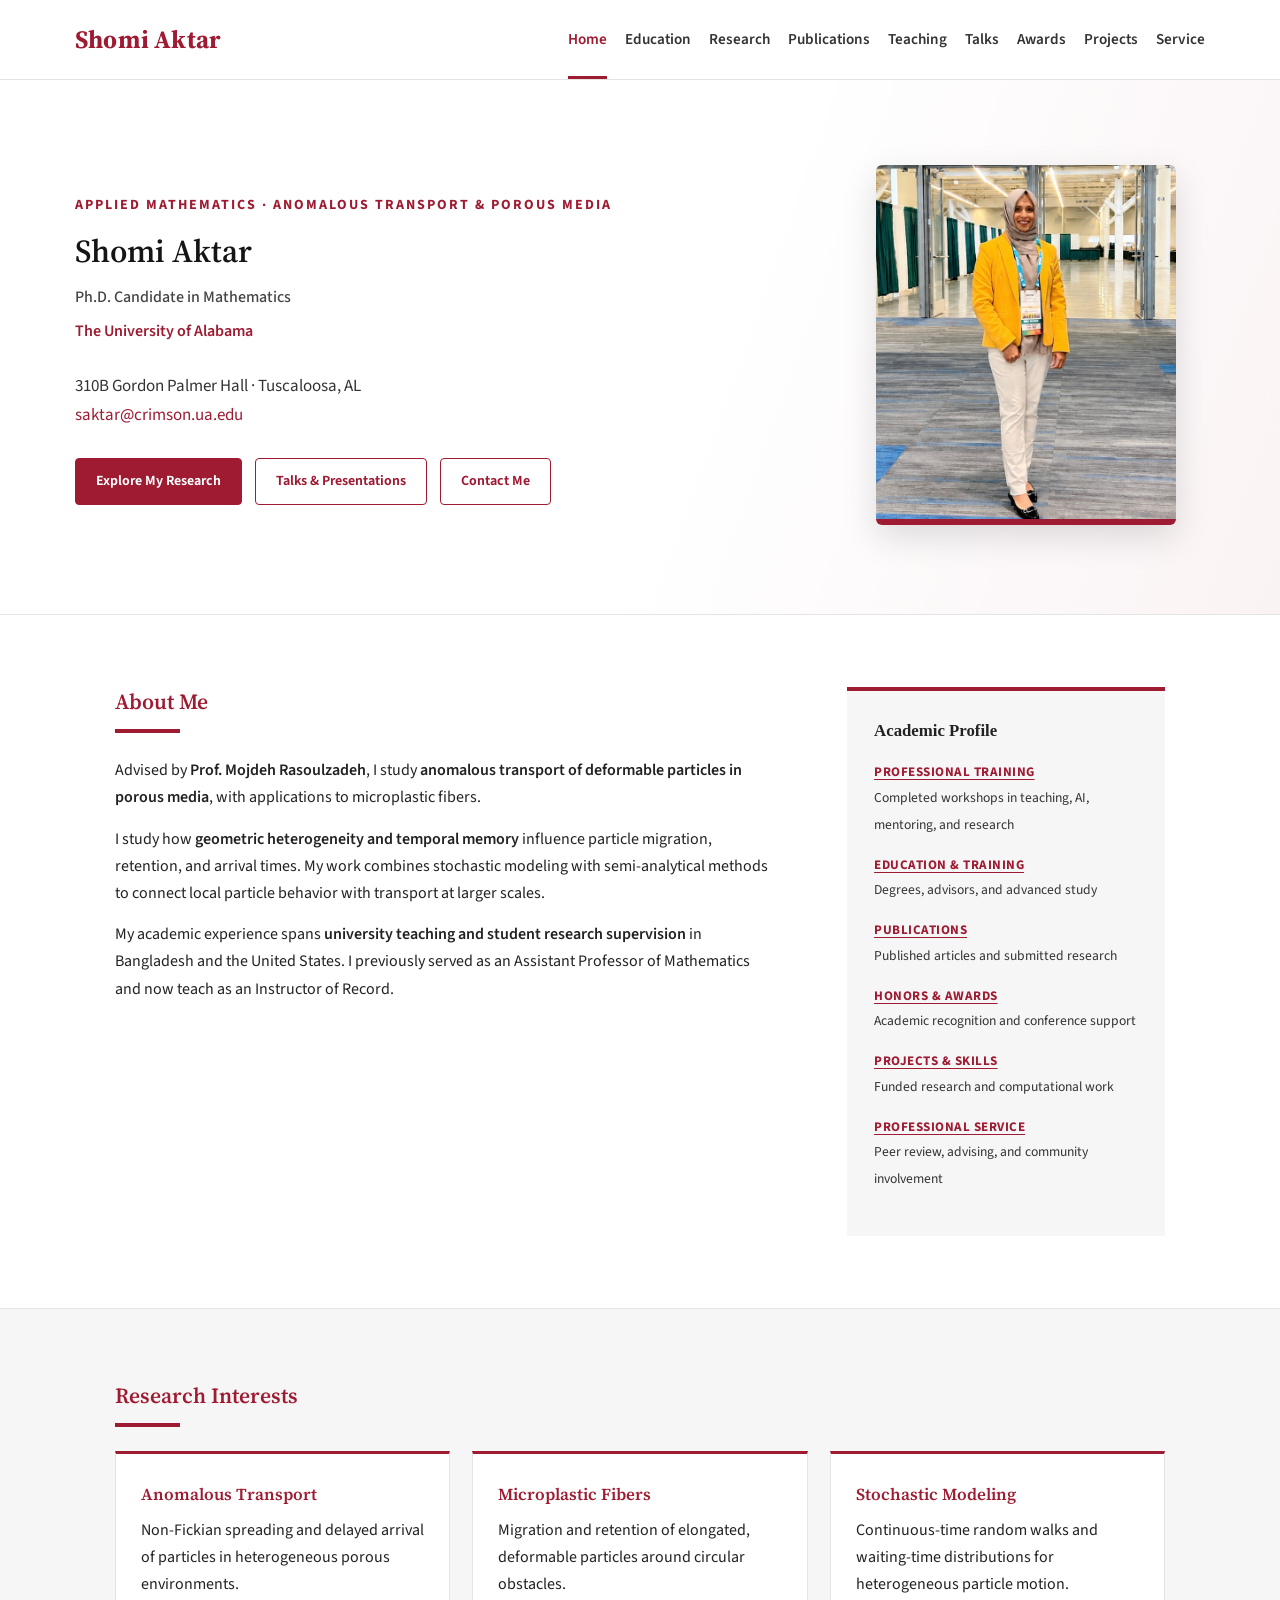
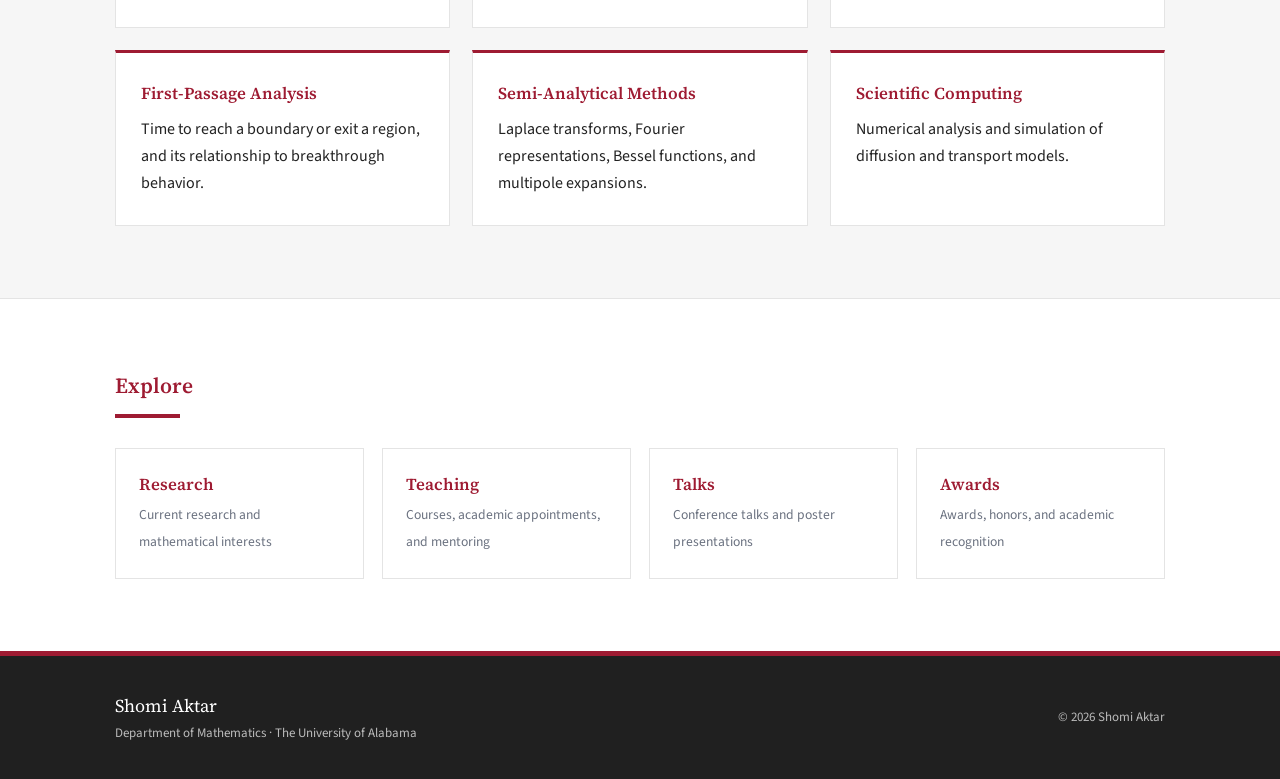
==== commit 7403652c: "Link professional training from the homepage" ====
--- a/index.html
+++ b/index.html
@@ -137,6 +137,7 @@
 
       <aside class="info-box">
 <h3>Academic Profile</h3>
+<div class="info-item"><span class="info-label"><a href="/teaching/#professional-training">Professional Training</a></span><span class="info-value">Completed workshops in teaching, AI, mentoring, and research</span></div>
 <div class="info-item"><span class="info-label"><a href="/education/">Education &amp; Training</a></span><span class="info-value">Degrees, advisors, and advanced study</span></div>
 <div class="info-item"><span class="info-label"><a href="/publications/">Publications</a></span><span class="info-value">Published articles and submitted research</span></div>
 <div class="info-item"><span class="info-label"><a href="/awards/">Honors &amp; Awards</a></span><span class="info-value">Academic recognition and conference support</span></div>
--- a/assets/site.css
+++ b/assets/site.css
@@ -1,5 +1,589 @@
-*{box-sizing:border-box}html{scroll-behavior:smooth}body{margin:0;background:#fff;color:#282522;font-family:Georgia,"Times New Roman",serif;font-size:18px;line-height:1.7}a{color:#861c13;text-underline-offset:4px}a:hover{color:#b22c21}a:focus-visible{outline:3px solid #dca341;outline-offset:5px}header{background:#861c13;color:white;font-family:Arial,sans-serif}.navigation{max-width:1240px;margin:auto;min-height:74px;padding:0 40px;display:flex;align-items:center;justify-content:space-between;gap:24px}.site-name{font-size:23px;color:white;text-decoration:none;white-space:nowrap}nav{display:flex;gap:34px;align-items:stretch}nav a{font-size:16px;color:white;text-decoration:none;padding:23px 0 19px;border-bottom:4px solid transparent}nav a[aria-current]{border-bottom-color:#eac8bb;font-weight:bold}nav a:hover,.site-name:hover{color:#f6d7d2}.welcome{background:#f2efeb;border-bottom:1px solid #e7e1db;padding:30px 24px 34px;text-align:center}.welcome h1{margin:0;font-size:clamp(36px,4vw,54px);font-weight:normal;font-style:italic;letter-spacing:-1px}.bio-layout{max-width:1120px;margin:58px auto 74px;padding:0 40px;display:grid;grid-template-columns:270px 1fr;gap:54px;align-items:start}.portrait img{display:block;width:100%;height:auto;aspect-ratio:4/5;object-fit:cover;object-position:center 25%}.portrait h2{font-size:25px;line-height:1.25;margin:22px 0 10px;font-weight:normal}.portrait p{font-family:Arial,sans-serif;font-size:15px;line-height:1.7;color:#65605a;margin:0}.biography p{font-size:21px;line-height:1.65;margin:0 0 24px}.bio-links{display:flex;gap:25px;flex-wrap:wrap;border-top:1px solid #dfd8d2;padding-top:22px;margin-top:32px;font-family:Arial,sans-serif;font-size:15px}footer{border-top:1px solid #e1dcd7;background:#f8f7f5;max-width:none;padding:32px max(40px,calc((100vw - 1040px)/2));display:flex;justify-content:space-between;gap:32px;font-family:Arial,sans-serif;font-size:14px;line-height:1.8;color:#655e59}footer strong{font-family:Georgia,serif;font-size:20px;color:#352e29;font-weight:normal}footer p{margin:7px 0}.footer-links{display:flex;gap:16px;flex-wrap:wrap;align-content:start;justify-content:flex-end;max-width:240px}.footer-links span{width:100%;text-align:right;font-size:13px;color:#777}.container{max-width:1040px;margin:auto}.page-heading{background:#f2efeb;padding:35px 40px}.page-heading h1{font-size:42px;font-weight:normal;margin:0 0 8px;line-height:1.25}.page-heading p{margin:0;max-width:800px;color:#625950}.content-section{padding:30px 40px}.content-section:last-child{padding-bottom:60px}.content-section p{margin-top:12px}.section-title,h2{font-weight:normal;font-size:29px;line-height:1.35}.title-line{width:52px;height:2px;background:#861c13;margin:0 0 25px}.entry{padding:19px 0;border-bottom:1px solid #e9e3de}.entry:last-child{border:0}.entry h3{font-size:22px;line-height:1.4;margin:5px 0}.entry p{margin:6px 0}.meta{font:14px/1.6 Arial,sans-serif;color:#861c13}.content-list{padding-left:24px}.research-figure{margin:30px 0}.research-figure img,main img{max-width:100%;height:auto}.channel-figure img{max-height:680px;width:auto}figcaption{font-size:15px;line-height:1.7;color:#666;margin-top:12px}.download{display:inline-block;background:#861c13;color:white;padding:10px 20px;text-decoration:none;font:16px/1.7 Arial,sans-serif;margin:10px 18px 10px 0}.download:hover{background:#6d160f;color:white}.cv-links{display:flex;flex-wrap:wrap;gap:10px 25px;font:15px/1.8 Arial,sans-serif;margin:20px 0 30px}.cv-document{width:100%;height:900px;border:1px solid #ddd}.skip-link{position:absolute;top:-80px;background:white;padding:8px 20px;z-index:10}.skip-link:focus{top:4px}.photo-grid,.gallery-grid,.talk-gallery{display:grid;grid-template-columns:repeat(2,minmax(0,1fr));gap:24px}figure{margin:24px 0}table{width:100%;border-collapse:collapse}td,th{text-align:left;padding:10px;border-bottom:1px solid #ddd}@media(max-width:720px){.navigation{padding:15px 24px 0;display:block}.site-name{font-size:22px}nav{gap:26px;justify-content:flex-start}nav a{padding:15px 0 10px;font-size:15px}.welcome{padding:22px}.bio-layout{margin:32px auto 44px;padding:0 24px;grid-template-columns:1fr;gap:30px}.portrait{display:grid;grid-template-columns:140px 1fr;column-gap:22px;align-items:center}.portrait img{grid-row:1/3}.portrait h2{margin:0;align-self:end;font-size:24px}.portrait p{align-self:start;margin-top:10px;font-size:14px}.biography p{font-size:18px;line-height:1.7}.bio-links{gap:20px}.page-heading{padding:28px 24px}.page-heading h1{font-size:34px}.content-section{padding:24px}footer{padding:28px 24px;display:block}.footer-links{max-width:none;justify-content:start;margin-top:20px}.footer-links span{text-align:left}.photo-grid,.gallery-grid,.talk-gallery{grid-template-columns:1fr}.cv-document{height:650px}body{overflow-wrap:break-word}}@media(prefers-reduced-motion:reduce){html{scroll-behavior:auto}}
-/* Keep the expanded academic menu usable on smaller screens. */
-nav{flex-wrap:wrap;column-gap:26px;row-gap:0}
-@media(min-width:721px) and (max-width:1050px){.navigation{display:block;padding-top:16px}nav{column-gap:24px}nav a{padding-top:12px;padding-bottom:12px}}
-@media(max-width:720px){nav{column-gap:22px;row-gap:0;padding-bottom:6px}nav a{padding:10px 0 7px}}
+
+
+    /* =========================================================
+       BASIC SETTINGS
+       ========================================================= */
+
+    :root {
+      --crimson: #9E1B32;
+      --dark-crimson: #7A1126;
+      --light-crimson: #F8EEF0;
+      --black: #181818;
+      --dark-gray: #444444;
+      --gray: #6B7280;
+      --light-gray: #F6F6F6;
+      --border: #E4E4E4;
+      --white: #FFFFFF;
+    }
+
+    * {
+      box-sizing: border-box;
+      margin: 0;
+      padding: 0;
+    }
+
+    html {
+      scroll-behavior: smooth;
+    }
+
+    body {
+      font-family:
+        -apple-system,
+        BlinkMacSystemFont,
+        "Segoe UI",
+        Roboto,
+        Helvetica,
+        Arial,
+        sans-serif;
+
+      color: var(--black);
+      background: var(--white);
+      line-height: 1.7;
+    }
+
+    a {
+      color: var(--crimson);
+      text-decoration: none;
+    }
+
+    a:hover {
+      color: var(--dark-crimson);
+    }
+
+
+    /* =========================================================
+       NAVIGATION
+       ========================================================= */
+
+    header {
+      background: var(--white);
+      border-bottom: 1px solid var(--border);
+      position: sticky;
+      top: 0;
+      z-index: 1000;
+    }
+
+    .nav-container {
+      max-width: 1180px;
+      margin: auto;
+      padding: 0 25px;
+
+      display: flex;
+      align-items: center;
+      justify-content: space-between;
+
+      min-height: 76px;
+    }
+
+    .site-name {
+      font-family: Georgia, "Times New Roman", serif;
+      font-size: 25px;
+      font-weight: 700;
+      color: var(--crimson);
+      letter-spacing: 0.2px;
+    }
+
+    nav ul {
+      display: flex;
+      align-items: center;
+      gap: 27px;
+      list-style: none;
+    }
+
+    nav a {
+      color: #333333;
+      font-size: 15px;
+      font-weight: 600;
+      padding: 27px 0 23px;
+      border-bottom: 3px solid transparent;
+    }
+
+    nav a:hover,
+    nav a.active {
+      color: var(--crimson);
+      border-bottom-color: var(--crimson);
+    }
+
+
+    /* =========================================================
+       HERO
+       ========================================================= */
+
+    .hero {
+      background:
+        linear-gradient(
+          110deg,
+          #ffffff 0%,
+          #ffffff 55%,
+          #faf3f4 100%
+        );
+
+      border-bottom: 1px solid var(--border);
+    }
+
+    .hero-container {
+      max-width: 1180px;
+      margin: auto;
+      padding: 85px 25px 80px;
+
+      display: grid;
+      grid-template-columns: 1.45fr 0.75fr;
+      gap: 80px;
+      align-items: center;
+    }
+
+    .eyebrow {
+      color: var(--crimson);
+      font-size: 14px;
+      font-weight: 700;
+      text-transform: uppercase;
+      letter-spacing: 2px;
+      margin-bottom: 14px;
+    }
+
+    .hero h1 {
+      font-family: Georgia, "Times New Roman", serif;
+      font-size: 58px;
+      line-height: 1.08;
+      margin-bottom: 13px;
+      color: #151515;
+    }
+
+    .hero h2 {
+      font-size: 22px;
+      font-weight: 500;
+      color: var(--dark-gray);
+      margin-bottom: 6px;
+    }
+
+    .university {
+      color: var(--crimson);
+      font-size: 18px;
+      font-weight: 600;
+      margin-bottom: 27px;
+    }
+
+    .research-line {
+      font-family: Georgia, "Times New Roman", serif;
+      font-size: 22px;
+      line-height: 1.55;
+      color: #333333;
+      max-width: 730px;
+      margin-bottom: 30px;
+    }
+
+    .hero-buttons {
+      display: flex;
+      gap: 13px;
+      flex-wrap: wrap;
+    }
+
+    .button {
+      display: inline-block;
+      padding: 11px 20px;
+      border-radius: 4px;
+      font-size: 14px;
+      font-weight: 650;
+      transition: 0.2s;
+    }
+
+    .button-primary {
+      background: var(--crimson);
+      color: var(--white);
+      border: 1px solid var(--crimson);
+    }
+
+    .button-primary:hover {
+      background: var(--dark-crimson);
+      border-color: var(--dark-crimson);
+      color: var(--white);
+    }
+
+    .button-secondary {
+      background: var(--white);
+      color: var(--crimson);
+      border: 1px solid var(--crimson);
+    }
+
+    .button-secondary:hover {
+      background: var(--light-crimson);
+      color: var(--dark-crimson);
+    }
+
+
+    /* =========================================================
+       PROFILE PHOTO
+       ========================================================= */
+
+    .photo-area {
+      text-align: center;
+    }
+
+    .profile-photo {
+      width: 300px;
+      height: 360px;
+      object-fit: cover;
+      object-position: center;
+      border-radius: 6px;
+      box-shadow: 0 12px 35px rgba(0, 0, 0, 0.13);
+      border-bottom: 6px solid var(--crimson);
+      background: #eeeeee;
+    }
+
+
+    /* =========================================================
+       MAIN CONTENT
+       ========================================================= */
+
+    .container {
+      max-width: 1100px;
+      margin: auto;
+      padding: 72px 25px;
+    }
+
+    .section-title {
+      font-family: Georgia, "Times New Roman", serif;
+      font-size: 34px;
+      margin-bottom: 12px;
+      color: #191919;
+    }
+
+    .title-line {
+      width: 65px;
+      height: 4px;
+      background: var(--crimson);
+      margin-bottom: 30px;
+    }
+
+    .about-grid {
+      display: grid;
+      grid-template-columns: 1.55fr 0.75fr;
+      gap: 75px;
+    }
+
+ .about-text p {
+  font-size: 17px;
+  color: #3f3f3f;
+  margin-bottom: 18px;
+  line-height: 1.7;
+  text-align: justify;
+  text-justify: inter-word;
+  hyphens: none;
+  -webkit-hyphens: none;
+  word-break: normal;
+  overflow-wrap: normal;
+}
+
+    /* =========================================================
+       CURRENT POSITION BOX
+       ========================================================= */
+
+    .info-box {
+      background: var(--light-gray);
+      border-top: 4px solid var(--crimson);
+      padding: 27px;
+      align-self: start;
+    }
+
+    .info-box h3 {
+      font-family: Georgia, "Times New Roman", serif;
+      font-size: 21px;
+      margin-bottom: 18px;
+    }
+
+    .info-item {
+      margin-bottom: 16px;
+    }
+
+    .info-label {
+      display: block;
+      font-size: 12px;
+      color: var(--gray);
+      font-weight: 700;
+      text-transform: uppercase;
+      letter-spacing: 1px;
+    }
+
+    .info-value {
+      font-size: 15px;
+      color: #333333;
+    }
+
+
+    /* =========================================================
+       RESEARCH AREAS
+       ========================================================= */
+
+    .research-section {
+      background: var(--light-gray);
+      border-top: 1px solid var(--border);
+      border-bottom: 1px solid var(--border);
+    }
+
+    .research-grid {
+      display: grid;
+      grid-template-columns: repeat(3, 1fr);
+      gap: 22px;
+      margin-top: 15px;
+    }
+
+    .research-card {
+      background: var(--white);
+      padding: 28px 25px;
+      border: 1px solid var(--border);
+      border-top: 3px solid var(--crimson);
+      min-height: 170px;
+      transition: 0.2s;
+    }
+
+    .research-card:hover {
+      transform: translateY(-3px);
+      box-shadow: 0 8px 25px rgba(0,0,0,0.07);
+    }
+
+    .research-card h3 {
+      color: var(--crimson);
+      font-family: Georgia, "Times New Roman", serif;
+      font-size: 20px;
+      margin-bottom: 10px;
+    }
+
+    .research-card p {
+      color: #555555;
+      font-size: 15px;
+    }
+
+
+    /* =========================================================
+       QUICK LINKS
+       ========================================================= */
+
+    .quick-links {
+      display: grid;
+      grid-template-columns: repeat(4, 1fr);
+      gap: 18px;
+      margin-top: 30px;
+    }
+
+    .quick-link {
+      display: block;
+      border: 1px solid var(--border);
+      padding: 23px;
+      color: #222222;
+      transition: 0.2s;
+    }
+
+    .quick-link:hover {
+      border-color: var(--crimson);
+      background: var(--light-crimson);
+    }
+
+    .quick-link strong {
+      display: block;
+      color: var(--crimson);
+      font-family: Georgia, "Times New Roman", serif;
+      font-size: 18px;
+      margin-bottom: 4px;
+    }
+
+    .quick-link span {
+      font-size: 13px;
+      color: var(--gray);
+    }
+
+
+    /* =========================================================
+       FOOTER
+       ========================================================= */
+
+    footer {
+      background: #202020;
+      color: #dddddd;
+      border-top: 5px solid var(--crimson);
+    }
+
+    .footer-container {
+      max-width: 1100px;
+      margin: auto;
+      padding: 35px 25px;
+
+      display: flex;
+      justify-content: space-between;
+      align-items: center;
+      gap: 30px;
+    }
+
+    .footer-name {
+      font-family: Georgia, "Times New Roman", serif;
+      font-size: 18px;
+      color: var(--white);
+    }
+
+    .footer-text {
+      font-size: 13px;
+      color: #bbbbbb;
+    }
+
+
+    /* =========================================================
+       MOBILE
+       ========================================================= */
+
+    @media (max-width: 900px) {
+
+      .nav-container {
+        flex-direction: column;
+        padding-top: 17px;
+      }
+
+      nav ul {
+        gap: 15px;
+        flex-wrap: wrap;
+        justify-content: center;
+      }
+
+      nav a {
+        padding: 12px 0;
+      }
+
+      .hero-container {
+        grid-template-columns: 1fr;
+        text-align: center;
+        gap: 45px;
+      }
+
+      .hero h1 {
+        font-size: 45px;
+      }
+
+      .research-line {
+        margin-left: auto;
+        margin-right: auto;
+      }
+
+      .hero-buttons {
+        justify-content: center;
+      }
+
+      .about-grid {
+        grid-template-columns: 1fr;
+      }
+
+      .research-grid {
+        grid-template-columns: 1fr;
+      }
+
+      .quick-links {
+        grid-template-columns: 1fr 1fr;
+      }
+    }
+
+    @media (max-width: 560px) {
+
+      .hero h1 {
+        font-size: 38px;
+      }
+
+      .profile-photo {
+        width: 250px;
+        height: 310px;
+      }
+
+      .quick-links {
+        grid-template-columns: 1fr;
+      }
+
+      .footer-container {
+        flex-direction: column;
+        text-align: center;
+      }
+    }
+.highlight-list {
+  margin: 8px 0 0 18px;
+  padding: 0;
+  font-size: 15px;
+  line-height: 1.65;
+  color: #333333;
+}
+
+.highlight-list li {
+  margin-bottom: 4px;
+  padding-left: 3px;
+}
+
+.highlight-list li::marker {
+  color: #9E1B32;
+}
+    
+  
+/* Content updates: retain the site's crimson palette and serif headings. */
+.nav-container { gap:24px; }
+nav ul { gap:18px; }
+nav a { display:block; font-size:14px; }
+.page-heading { background:var(--light-crimson); border-bottom:1px solid var(--border); }
+.page-heading .container { padding-top:48px; padding-bottom:44px; }
+.page-heading h1 { font:700 44px/1.2 Georgia,serif; margin-bottom:12px; }
+.page-heading p { max-width:780px; color:var(--dark-gray); font-size:18px; }
+.content-section { padding-top:44px; padding-bottom:44px; }
+.content-section + .content-section { border-top:1px solid var(--border); }
+.entry { padding:24px 0; border-bottom:1px solid var(--border); max-width:940px; }
+.entry:last-child { border-bottom:0; }
+.entry h3 { font:700 23px/1.4 Georgia,serif; color:var(--crimson); margin-bottom:8px; }
+.entry p { margin:8px 0; }
+.entry ul,.content-list { padding-left:22px; margin-top:12px; }
+.entry li,.content-list li { margin-bottom:8px; }
+.meta { color:var(--gray); font-size:14px; font-weight:600; margin-bottom:8px; }
+.detail { color:var(--dark-gray); }
+.status { display:inline-block; padding:3px 10px; border:1px solid #dcbfc5; background:var(--light-crimson); color:var(--dark-crimson); border-radius:4px; font-size:13px; font-weight:600; }
+.skills-grid { display:grid; grid-template-columns:repeat(2,minmax(0,1fr)); gap:24px; }
+.skills-grid article { padding:24px; background:var(--light-gray); border-top:3px solid var(--crimson); }
+.skills-grid h3 { margin-bottom:10px; }
+.about-text p { text-align:left; }
+.hero-container { padding-top:64px; padding-bottom:60px; }
+.hero h2 { font-size:21px; }
+.hero-summary { font-size:20px; color:#444; max-width:680px; margin:24px 0; }
+.footer-links { display:flex; gap:18px; flex-wrap:wrap; }
+.footer-links a { color:#fff; text-decoration:underline; text-underline-offset:4px; }
+main a:not(.button):not(.quick-link) { text-decoration:underline; text-underline-offset:3px; }
+a:focus-visible { outline:3px solid var(--crimson); outline-offset:5px; }
+.skip-link { position:absolute; top:-80px; left:10px; background:white; padding:10px; z-index:2000; }
+.skip-link:focus { top:10px; }
+@media(max-width:1100px) { .nav-container { flex-direction:column; gap:0; padding-top:12px; } nav ul { flex-wrap:wrap; justify-content:center; gap:0 18px; } nav a { padding:10px 0; } }
+@media(max-width:600px) { header { position:static; } .skills-grid { grid-template-columns:1fr; } .container { padding-left:22px; padding-right:22px; } .page-heading h1 { font-size:34px; } .entry h3 { font-size:21px; } .hero-container { padding-top:40px; padding-bottom:40px; } .hero-summary { font-size:18px; } }
+
+/* Typography based on the reference; preserve existing page grids and colors. */
+html { font-size:16px; }
+body { font-family:"Source Sans 3",Arial,sans-serif; font-size:1rem; line-height:1.7; color:#222; }
+h1,h2,h3,.site-name,.footer-name,.section-title,.research-card h3,.quick-link strong,.entry h3,.page-heading h1 { font-family:"Source Serif 4",Georgia,serif; }
+.hero h1,.page-heading h1 { font-family:"Source Serif 4",Georgia,serif; font-size:2rem; font-weight:600; line-height:1.25; }
+.hero h2,.university { font-family:"Source Sans 3",Arial,sans-serif; font-size:1rem; }
+.section-title { font-size:1.35rem; font-weight:600; line-height:1.4; color:var(--crimson); }
+.entry h3,.research-card h3,.info-box h3,.quick-link strong { font-size:1.05rem; line-height:1.5; font-weight:600; }
+.about-text p,.page-heading p,.entry p,.research-card p,.hero-summary,.content-list { font-size:1rem; line-height:1.7; color:#222; text-align:left; }
+.about-text p { margin-bottom:14px; }
+strong,b { font-weight:600; }
+nav a { font-size:.95rem; font-weight:600; }
+.info-value,.quick-link span,.meta { font-size:.85rem; }
+.info-box { margin-top:0; }
+.info-label { font-size:.82rem; letter-spacing:.5px; }
+.hero-container { padding-top:85px; padding-bottom:80px; }
+.research-card { min-height:170px; }
+.title-line { margin-bottom:24px; }
+@media(max-width:600px) { .hero h1,.page-heading h1 { font-size:2rem; } .hero-container { padding-top:40px; padding-bottom:40px; } .entry h3 { font-size:1.05rem; } }
+
+/* Research figures retain their original aspect ratios and complete axes. */
+.research-figure { margin:28px 0 36px; padding:20px; border:1px solid var(--border); background:#fff; }
+.research-figure img { display:block; width:100%; height:auto; object-fit:contain; }
+.research-figure figcaption { font-size:.9rem; line-height:1.65; color:#444; margin-top:16px; }
+.channel-figure { display:grid; grid-template-columns:minmax(0,1fr) minmax(0,1fr); align-items:center; gap:32px; }
+.channel-figure img { max-height:650px; }
+.channel-figure figcaption { margin:0; }
+@media(max-width:650px) { .research-figure { padding:12px; } .channel-figure { grid-template-columns:1fr; gap:16px; } }
+
+.talk-photo { margin:22px 0 4px; max-width:740px; }
+.talk-photo img { display:block; width:100%; height:auto; border:1px solid var(--border); border-radius:4px; }
+.talk-photo figcaption { font-size:.85rem; color:#555; margin-top:10px; }
+.talk-photo:has(img[width="480"]) { max-width:480px; }
+
+.invited-flyer { max-width:480px; }
+
